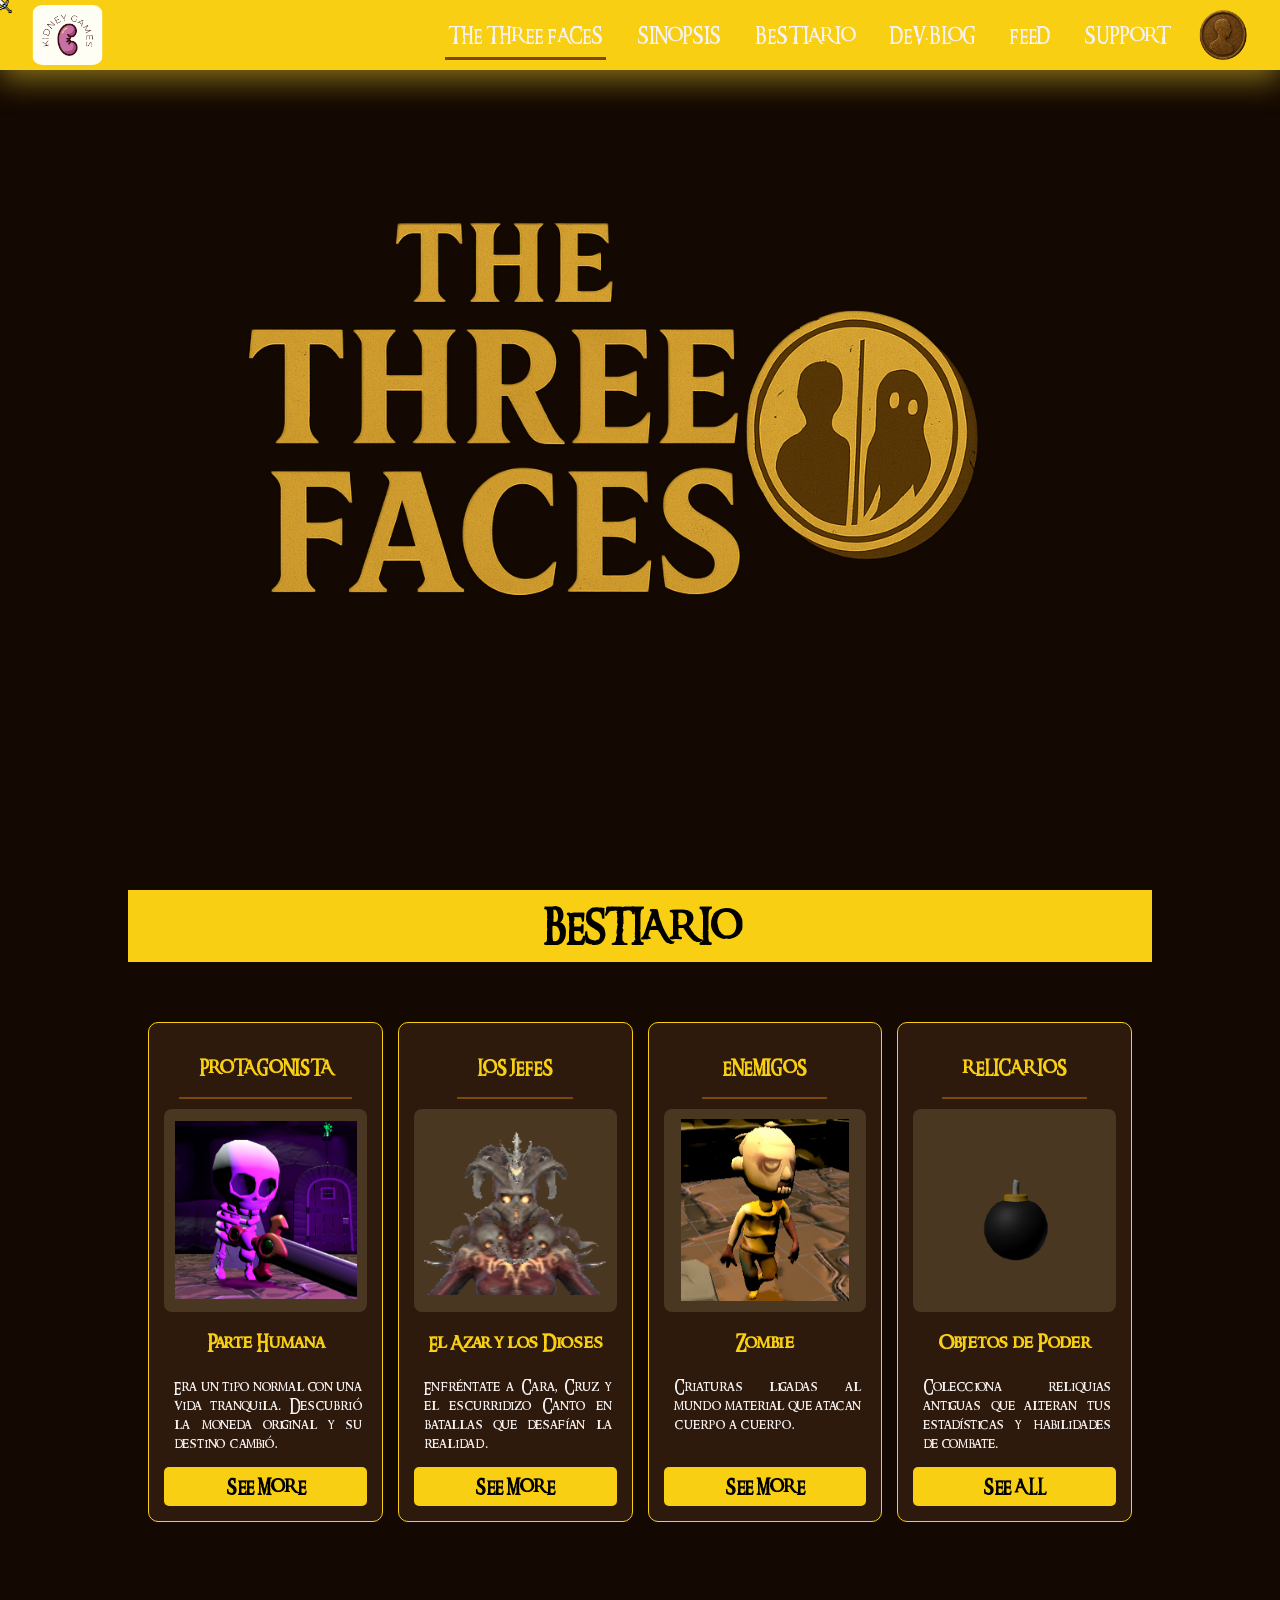
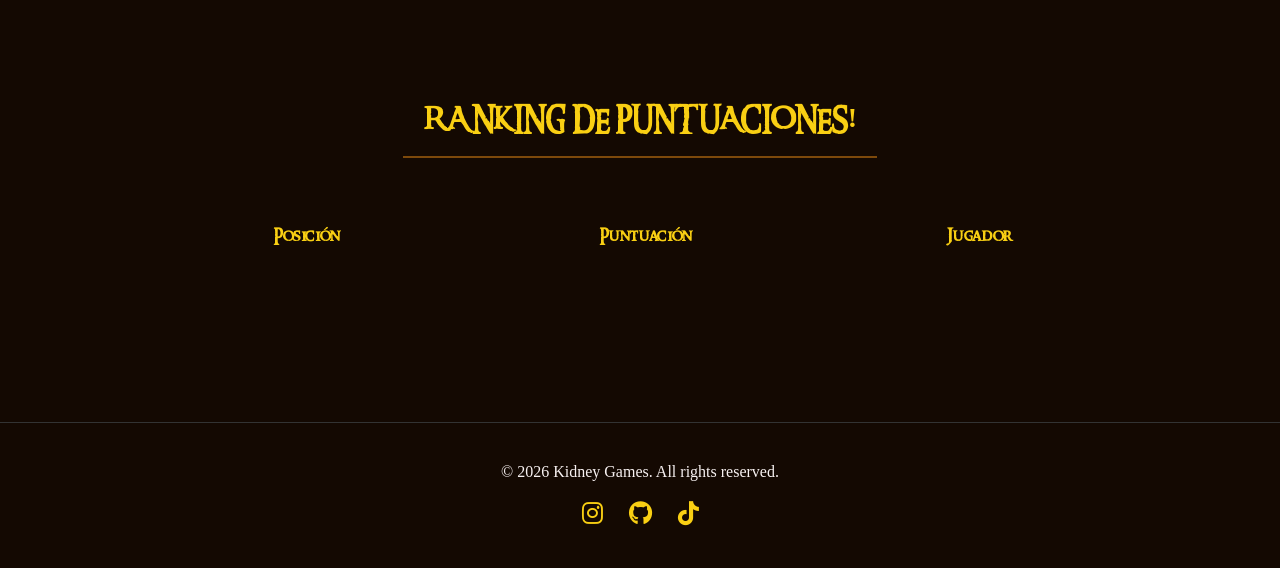
==== index.html @ 496ac3ee "Refactor [index]: modified code visual structure" ====
<!DOCTYPE html>
<html lang="es">

<head>
    <script>
        const theme = localStorage.getItem('theme');
        if (theme === 'dark') {
            document.documentElement.setAttribute('data-theme', 'dark')
        }
        //Prevent light flash transition
        document.documentElement.classList.add('no-transition');
        window.onload = () => {
            //Allow transition once everything is painted
            setTimeout(() => {
                document.documentElement.classList.remove('no-transition');
            }, 1);
        };
    </script>
    <meta charset="UTF-8">
    <meta name="description" content="">
    <meta name="author" content="">
    <meta name="viewport" content="width=device-width, initial-scale=1.0">
    <title>The Three Faces</title>
    <link rel="stylesheet" href="styles.css">
    <link rel="stylesheet" href="css/bestiarioHome.css">
    <link rel="stylesheet" href="css/feed.css">
    <link rel="stylesheet" href="https://cdnjs.cloudflare.com/ajax/libs/font-awesome/6.5.0/css/all.min.css">
    <link rel="icon" href="Resources-T3F-WEB\Images\Sprites\moneda_original_curz.png" type="image/png">
</head>

<body>
    <header>
        <nav class="navbar">
            <div class="navbar-container">
                <a href="index.html" class="navbar-logo">
                    <img src="Resources-T3F-WEB/Images/Sprites/logo-kidneygames-png.png" alt="Kidney Games">
                </a>
                <button class="navbar-toggle" id="mobile-menu">
                    <i class="fa fa-bars"></i>
                </button>

                <ul class="navbar-menu">

                    <li><a href="index.html" class="navbar-link">THE THREE FACES</a></li>
                    <li><a href="html/sinopsis.html" class="navbar-link">SINOPSIS</a></li>
                    <li><a href="html/bestiario.html" class="navbar-link">BESTIARIO</a></li>
                    <li><a href="html/devBlog.html" class="navbar-link">DEV.BLOG</a></li>
                    <li><a href="html/feed.html" class="navbar-link">FEED</a></li>
                    <li><a href="html/support.html" class="navbar-link">SUPPORT</a></li>
                    <!-- Dark-mode button -->
                    <li class="theme-toggle-item">
                        <button id="theme-toggle" aria-label="Toggle dark mode">
                            <div id="coin-wrapper">
                                <img src="Img/coins/moneda_cara.png" alt="Moneda humano" id="coin-img">
                            </div>
                        </button>
                    </li>
                </ul>
            </div>
        </nav>
    </header>
    <section class="cover-container">
        <section class="cover-title">
        </section>
    </section>

    <main>
        <section id="bestiario" class="content-section">
            <h2>BESTIARIO</h2>

            <div class="bestiary-grid-compact">
                <!-- 1. Main Character (Dynamic) -->
                <div class="character-card preview-card">
                    <h3 id="protagonist-title">PROTAGONISTA</h3>
                    <div class="image-placeholder">
                        <img id="protagonist-img" src="Img/Character/Esqueleto.png" alt="Protagonista">
                    </div>
                    <div class="card-info">
                        <h4 id="protagonist-form">Parte Humana</h4>
                        <p id="protagonist-desc">Era un tipo normal con una vida tranquila. Descubrió la moneda original y su destino cambió.</p>
                    </div>
                    <a href="html/bestiario.html" class="see-more-btn">SEE MORE</a>
                </div>

                <!-- 2. Bosses (Static) -->
                <div class="character-card preview-card">
                    <h3>LOS JEFES</h3>
                    <div class="image-placeholder">
                        <img src="Img/enemies/cara-boss-canto.png" alt="Jefes">
                    </div>
                    <div class="card-info">
                        <h4>El Azar y los Dioses</h4>
                        <p>Enfréntate a Cara, Cruz y el escurridizo Canto en batallas que desafían la realidad.</p>
                    </div>
                    <a href="html/bestiario.html" class="see-more-btn">SEE MORE</a>
                </div>

                <!-- 3. Enemies (Dynamic) -->
                <div class="character-card preview-card">
                    <h3 id="enemy-title">ENEMIGOS</h3>
                    <div class="image-placeholder">
                        <img id="enemy-img" src="Img/enemies/zombie-the3faces.png" alt="Enemigo">
                    </div>
                    <div class="card-info">
                        <h4 id="enemy-form">Zombie</h4>
                        <p id="enemy-desc">Criaturas ligadas al mundo material que atacan cuerpo a cuerpo.</p>
                    </div>
                    <a href="html/bestiario.html" class="see-more-btn">SEE MORE</a>
                </div>

                <!-- 4. Relics (Slideshow) -->
                <div class="character-card preview-card">
                    <h3>RELICARIOS</h3>
                    <div class="image-placeholder relic-bg">
                        <img id="relic-slide" src="Img/Items/bomb.png" alt="Relicario" class="relic-img-slide">
                    </div>
                    <div class="card-info">
                        <h4>Objetos de Poder</h4>
                        <p>Colecciona reliquias antiguas que alteran tus estadísticas y habilidades de combate.</p>
                    </div>
                    <a href="html/bestiario.html" class="see-more-btn">SEE ALL</a>
                </div>
            </div>
        </section>



        <section class="content-section">
            <h3>RANKING DE PUNTUACIONES!</h3>
            <table class="taulaRecords">
                <thead>
                    <tr>
                        <th>Posición</th>
                        <th>Puntuación</th>
                        <th>Jugador</th>
                    </tr>
                </thead>
                <tbody id="cuerpoRanking">
                    <!-- Los datos se inyectarán aquí con JavaScript -->
                </tbody>
            </table>
        </section>
    </main>

    <footer>
        <div class="footer-content">
            <span>&copy; 2026 Kidney Games. All rights reserved.</span>
            <div class="socialmedia-icons">
                <a href="https://www.instagram.com/thethreefacesvideogame?igsh=bjFubXdsaG00N2V0" target="_blank"
                    rel="noopener" class="fa-brands fa-instagram"></a>
                <a href="https://github.com/JFresnedaFuentespina/Testing-The-Three-Faces" target="_blank" rel="noopener"
                    class="fa-brands fa-github"></a>
                <a href="https://www.tiktok.com/@thethreefacesvideogame" target="_blank" rel="noopener"
                    class="fa-brands fa-tiktok"></a>
            </div>
        </div>
    </footer>
    <div id="custom-arrow" class="sword"></div>
    <script src="javaScript/script.js"></script>
    <script src="javaScript/feed.js"></script>
    <script src="javaScript/cursorArrow.js"></script>
    <script src="javaScript/bestiarioHome.js"></script>
</body>

</html>
---- styles.css ----
.no-transition * {
    transition: none !important;
}

@font-face {
    font-family: "Ringbearer"; 
    src: url("fonts/Ringbearer Medium V2.woff2") format("woff2");
}


/*Variable colors*/
:root {
    --color-gold: rgb(249, 207, 19);
    --shadow-color-gold: rgb(248, 210, 41, 0.5);
    --bg-color-brown: rgb(20, 9, 2);
    --text-color: rgb(248, 242, 242);
    --underline-color: rgb(125, 73, 11);
    --hover-background-color: rgb(212, 92, 0);
    --color-cocoa: rgb(45, 26, 12);
    --color-cocoa2: rgb(45, 26, 12, 0.5);
    --color-muted-bronze: rgb(74, 55, 33);
    --min-padding: 10px;
    /*Variable tamany fonts*/
    --lletres-navbar: 1.1rem;
    
    --coin-url: url("Img/coins/moneda_cara.png") ;
    
}

/* -- GHOST MODE COLORS -- */
[data-theme="dark"]{
    /*Main Highlights*/
    --color-gold: #00f2ff;
    --shadow-color-gold: rgba(0, 242, 255, 0.5);
    --coin-url: url("Img/coins/moneda_cruz.png");

    /*Backgrounds*/
    --bg-color-brown: #0d001a;
    --color-cocoa: #1a0033;
    --color-cocoa2: rgba(26, 0, 51, 0.7);
    --color-muted-bronze: #2b0054;

    /*Accents & Text*/
    --text-color: #e0faff;
    --underline-color: #b300ff;
    --hover-background-color: #00ffaa;
}

[data-theme="dark"] .navbar{
    background-color: #1a0033 !important;
    border-bottom: 2px solid var(--color-gold);
    box-shadow: 0 5px 20px var(--shadow-color-gold);
}

[data-theme="dark"] .navbar-menu li a{
    color: #e0faff;
}

/*Ghost coin glows in dark mode*/
[data-theme="dark"] #coin-img{
    filter:drop-shadow(0 0 8px var(--color-gold));
}

[data-theme="dark"] .cover-container {
    /* 160-180 degrees turns Gold into a bright Cyan */
    filter: hue-rotate(160deg) brightness(1.2) saturate(2.5);
    
    /* Subtle glow in the color of the ghost */
    filter: hue-rotate(160deg) brightness(1.2) saturate(2.5) drop-shadow(0 0 10px #00f2ff);
}

/*Prevents problems with the padding*/
*{ 
    margin:0;
    padding:0;
    box-sizing:border-box;
    list-style-type: none;

    /* Hide real arrow/cursor */
    cursor: none !important;
}

/* -- STYLE CUSTOM ARROW/CURSOR -- */
#custom-arrow {
    position: fixed;
    top: 0;
    left: 0;
    width: 32px;
    height: 32px;
    pointer-events: none;
    z-index: 9999;
    background-size: contain;
    background-repeat: no-repeat;
    transform: translate(-50%, -50%); /*Centers the image on the mouse point*/
}

/* Default-state: sword */
#custom-arrow.sword{
    background-image: url("Img/arrowCursor/cursor_espada.png");
}

/* Hover/Input state: doubleSword */
#custom-arrow.doubleSword {
    background-image: url("Img/arrowCursor/cursor_seleccion.png");
}

/* -- STYLE CUSTOM SCROLLBAR -- */
::-webkit-scrollbar{
    width: 24px;
}

::-webkit-scrollbar-track{
    background-color: var(--color-cocoa2);
    border-left: 1px solid var(--color-cocoa);
}

::-webkit-scrollbar-thumb{
    background-image: url("Img/scrollbar/sword_bar.png");
    background-size: contain;
    background-repeat: no-repeat;
    background-position: center;

    cursor: default !important;
}

::-webkit-scrollbar-thumb:hover{
    filter: brightness(1.2);
}



body {
    margin: 0;
    font-family:'Ringbearer', serif;
    background-color: var(--bg-color-brown);
    color: var(--text-color);
    overflow-x: hidden;
}


.body {
    min-height:100vh;
}

h2 {
    margin: 40px 0px 20px 0px;
    padding: 15px 0;
    text-align: center;
    font-size: 35px;
    background-color: var(--color-gold);
    color: #000;
    height: auto;
    width: 100%;
}

h3 {
    text-align: center;
    padding: 20px;
    color: var(--color-gold);
    font-size: 28px;
    border-bottom: 2px solid var(--underline-color);
    width: fit-content;
    margin: 0 auto 30px;
}

p {
    padding: var(--min-padding);
    text-align: justify;
}

/*Container for text over image*/
.container-text-over-board {
    position: relative;
    display: inline-block;
}
.text-top {
    position: absolute;
    top: 50%;
    left: 50%;
    transform: translate(-50%, -50%);
}

/* -- NAVBAR SECTION -- */
header{
    position: -webkit-sticky;
    position: sticky;
    top: 0;
    z-index: 1000;
}

.navbar{
    display: flex;
    align-items:center;
    justify-content: center;
    height:70px;
    width:100%;
    position: sticky; 
    top:0;
    box-shadow: 0 10px 30px var(--shadow-color-gold);
    color: var(--color-gold);
    background-color: var(--color-gold); 
    transition: opacity 0.5s ease;


}

.navbar-container{
    display:flex;
    justify-content:space-between;
    width:100%;
    padding: 0 2rem;
    max-width:1600px;
}

.navbar-logo{
    display: flex;
    align-items: center;
    font-size:large;
    color:white;
    text-decoration:none;
    cursor:pointer;
}

.navbar-logo img{
    max-height: 60px;
    border-radius: 10px;
}

.navbar-menu{
    display: flex;
    text-align:center;
    align-items: center;
    gap:1.5rem;
    list-style:none;
}

.navbar-menu li a {
    text-decoration:none;
    color:var(--text-color);
    font-size:var(--lletres-navbar);
    padding: 5px 3px 10px;
    border-radius: 10px;
    border: 2px solid transparent;
    transition: all 0.5s ease;
    white-space:nowrap;
    margin-top: 5px;
}

.navbar-container .navbar-menu li a:hover {
    color: var(--hover-background-color);
    border: 2px solid white;
}

.navbar-toggle{
    display: none; /*Per fer desaparexer ses barres en pantalla +760px*/
    background: transparent;
    padding:5px;
    border:none;
    cursor:pointer;
}

.navbar-link{
    position: relative;
    text-decoration: none;
    padding: 5px 0;
    color: var(--text-color);
    transition: color 0.3s ease;
}

/* Underline hidden by default*/
.navbar-link::after{
    content: '';
    position: absolute;
    width: 0;
    height: 3px;
    bottom: -5px;
    left: 0;
    background-color: var(--underline-color);
    transition: width 0.3s ease;
}

/* Activate state with JS */
.navbar-link.active::after{
    width: 100%;
}

/* -- COIN BUTTON -- */
.theme-toggle-item {
    display: flex;
    align-items: center;
    justify-content: center;
}

#theme-toggle{
    background: none;
    border: none;
    cursor: pointer;
    padding: 0;
}

#coin-img{
    content: var(--coin-url);
    width: 45px;
    height: 45px;
    transition: transform 0.3s ease;
}

#theme-toggle:hover #coin-img {
    transform: scale(1.1) rotate(15deg);
}

/* Animation for the coin button */
#coin-wrapper {
    width: 50px;
    height: 50px;
    transition: transform 0.6s cubic-bezier(0.4, 0, 0.2, 1);
    perspective: 1000px;
}

/* Class to trigger with JS */
.toss-animation {
     animation: coin-toss 0.6s ease-in-out;
}

@keyframes coin-toss {
    0% {
        transform: translateY(0) rotate(0deg);
    }
    50% {
        transform: translateY(-20) rotate(180deg);
    }
    100% {
        transform: translateY(0) rotate(360deg);
    }
}

#coin-img {
     width: 100%;
     height: 100%;
     display: block;
}



/*Background imatge*/

.cover-container {
    background-image:url("Img/threeFacesImg.png");

    background-size: cover;  /*Cover adapta img a dins es container*/
    background-position: center;
    display: grid;
    text-align: end;
    min-height: 80vh;
}

/* Basic structure of every section*/
.content-section{
    padding: 60px 10%;
    min-height: 400px;
}

/*.container-flex and .text-content used on dev-blog, main-developer too*/
.container-flex{
    display: flex;
    align-items: center;
    gap: 40px;
    flex-wrap: wrap;
}

.text-content{
    flex: 1;
    min-width: 300px;
}

/* Front page image of sinopsis */
.frontPage-img{
    width: 300px;
    height: auto;
}

/* -- DEV.BLOG SECTION -- */
.main-developer-container{
    background: var(--color-cocoa2);
    padding: 40px;
    border: 2px solid var(--color-gold);
    border-radius: 15px;
    margin-bottom: 60px;
}

.dev-photo-large{
    flex: 0 0 300px;
    display: flex;
    justify-content: center;
}

.main-dev-img{
    width: 280px;
    height: 280px;
    border: 4px solid var(--color-gold);
    border-radius: 50%;
    object-fit: cover;
    box-shadow: 0 0 20px var(--shadow-color-gold);
}

.dev-name{
    margin: 0 0 10px 0 !important;
    text-align: left !important;
    border-bottom: none !important;
    padding: 0 !important;
}

.role-tag{
    color: var(--color-gold);
    font-style: italic;
    display: block;
    margin-bottom: 15px;
    font-size: 0.9rem;
}

.dev-socials{
    padding: 10px;
    font-size: 2rem;
}

.dev-socials a{
    color: var(--text-color);
    margin-right: 20px;
    text-decoration: none;
    transition: color 0.3 ease;
}

.dev-socials a:hover{
    color: var(--color-gold);
}

/* Web team */
.team-title{
    margin-top: 40px;
}

.web-dev-grid{
    display: grid;
    grid-template-columns: repeat(auto-fit, minmax(300px, 1fr));
    gap: 30px;
    margin-top: 20px;
}

.web-dev-card{
    display: flex;
    flex-direction: column;
    min-height: 400px;
    background: var(--color-cocoa2);
    padding: 25px;
    border-left: 4px solid var(--color-gold);
    transition: transform 0.3 ease;
}

.web-dev-card:hover{
    transform: translateY(-5px);
    background: var(--color-muted-bronze);
}

.web-dev-name{
    flex-grow: 1;
}

.web-dev-card h4{
    font-size: 1.4rem !important;
    color: var(--color-gold) !important;
    margin-bottom: 5px !important;
}

.role-tag-small{
    font-size: 0.8rem;
    opacity: 0.8;
    display: block;
    margin-bottom: 10px;
}

.dev-socials-small{
    margin-top: auto;
    padding-top: 15px;
}

.dev-socials-small a{
    color: var(--color-gold);
    margin-right: 15px;
    font-size: 1.5rem;
    text-decoration: none;
}


/* -- FOOTER SECTION -- */
footer{
    font-family: 'Times New Roman', Times, serif;
    padding: 40px;
    text-align: center;
    background: var(--bg-color-brown);
    border-top: 1px solid #333;
}

.socialmedia-icons{
    margin-top: 20px;
    font-size: 1.5rem;
}

.socialmedia-icons a{
    color: var(--color-gold);
    margin: 0 10px;
    text-decoration: none;
}

/* -- RESPONSIVE -- */
@media (max-width: 880px){
    .navbar{
        backdrop-filter: none;
    }


    .navbar-container .navbar-menu{
        display:none;
        flex-direction:column;
        align-items: flex-start;
        gap: 1.7rem !important;
        position:absolute;
        height:100vh;
        width: 250px;
        top:0;
        right:0;
        padding: 5rem 1.5rem;
        background-color: transparent;
        backdrop-filter: blur(10px);
        color: var(--bg-color-gold);
    }

    .cover-container{
        min-width: 75vh;
    }

    .navbar-container .navbar-menu.active{
        display: flex;
    }

    .navbar-toggle{
        display:block;
        z-index:999;
    }

    .navbar-toggle.active .bar:nth-child(2) {
        opacity: 0; /*bar middle invisible*/
    }
    .navbar-toggle.active .bar:nth-child(1) {
        transform: translateY(8px) rotate(45deg);
    }
    .navbar-toggle.active .bar:nth-child(3) {
        transform: translateY(-8px) rotate(-45deg);
    }

    .navbar-toggle .fa-bars {
        font-size: 1.5rem; 
        height:auto;  
        width:auto; 
        color: var(--text-color);
    }

    .theme-toggle-item{
        order: -1;
        margin-bottom: 20px;
        width: 100%;
    }

}

@media (max-width: 780px){
    .navbar{
        backdrop-filter: none;
    }

    .navbar-container .navbar-menu{
        display:none;
        flex-direction:column;
        align-items: flex-start;
        gap: 1.7rem !important;
        position:absolute;
        height:100vh;
        width: 250px;
        top:0;
        right:0;
        padding: 5rem 1.5rem;
        background-color: transparent;
        backdrop-filter: blur(10px);
        color: var(--color-gold);
    }

    .cover-container{
        min-width: 75vh;
    }

    .navbar-container .navbar-menu.active{
        display: flex;
    }

    .navbar-toggle{
        display:block;
        z-index:999;
    }

    .navbar-toggle.active .bar:nth-child(2) {
        opacity: 0; /*bar middle invisible*/
    }
    .navbar-toggle.active .bar:nth-child(1) {
        transform: translateY(8px) rotate(45deg);
    }
    .navbar-toggle.active .bar:nth-child(3) {
        transform: translateY(-8px) rotate(-45deg);
    }

    .navbar-toggle .fa-bars {
        font-size: 1.5rem; 
        height:auto;  
        width:auto; 
        color: var(--text-color);
    }

    .theme-toggle-item{
        order: -1;
        margin-bottom: 20px;
        width: 100%;
    }
}
---- css/bestiarioHome.css ----
/* -- Single Row Layout (4 Columns) -- */
.bestiary-grid-compact {
    display: grid;
    grid-template-columns: repeat(4, 1fr); 
    gap: 15px;
    padding: 40px 2%;
    max-width: 1400px;
    margin: 0 auto;
    grid-auto-rows: 1fr;
}

.preview-card {
    display: flex;
    flex-direction: column;
    min-width: 0;
    height: 100%;
    padding: 15px;
    background: var(--color-cocoa);
    border: 1px solid var(--color-gold);
    border-radius: 10px;
    box-sizing: border-box;
}

/* Titles don't wrap and break the height */
.preview-card h3{
    font-size: 1rem;
    white-space: nowrap;
    overflow: hidden;
    text-overflow: ellipsis;
    margin-bottom: 10px;
}

.image-placeholder {
    width: 100%;
    aspect-ratio: 1 / 1; 
    background: var(--color-muted-bronze);
    display: flex;
    align-items: center;
    justify-content: center;
    overflow: hidden;
    border-radius: 8px;
    margin-bottom: 10px;
}

.image-placeholder img {
    width: 90%;
    height: 90%;
    object-fit: contain;
    transition: opacity 0.8s ease-in-out;
}

.card-info {
    flex-grow: 1;
    display: flex;
    flex-direction: column;
    justify-content: flex-start;
    text-align: center;
    margin-top: 10px;
    height: 120px;
}

.card-info h4 {
    color: var(--color-gold);
    margin-bottom: 10px;
    font-size: 1.1rem;
}

.card-info p {
    font-size: 0.9rem;
    line-height: 1.3;
}

#protagonist-desc, #enemy-desc, .card-info p {
    font-size: 0.85rem;
    line-height: 1.4;
    display: block;
    overflow-y: auto;
    overflow-x: hidden;
    padding-right: 5px;
    height: 80px;
    margin-top: 5px;
}

/* -- Custom Themed Scrollbar for card's description -- */
#protagonist-desc::-webkit-scrollbar, 
#enemy-desc::-webkit-scrollbar, 
.card-info p::-webkit-scrollbar {
    width: 6px;
}

#protagonist-desc::-webkit-scrollbar-track, 
#enemy-desc::-webkit-scrollbar-track, 
.card-info p::-webkit-scrollbar-track {
    background: rgba(0, 0, 0, 0.2);
    border-radius: 10px;
}

#protagonist-desc::-webkit-scrollbar-thumb, 
#enemy-desc::-webkit-scrollbar-thumb, 
.card-info p::-webkit-scrollbar-thumb {
    background: var(--color-gold);
    border-radius: 10px;
}

#protagonist-desc, #enemy-desc, .card-info p {
    scrollbar-width: thin;
    scrollbar-color: var(--color-gold) rgba(0, 0, 0, 0.2);
}

/* See More button */
.see-more-btn {
    display: block;
    text-align: center;
    margin-top: 15px;
    padding: 8px;
    background-color: var(--color-gold);
    color: #000;
    text-decoration: none;
    font-weight: bold;
    border-radius: 5px;
    transition: all 0.3s ease;
    border: 2px solid transparent;
}

.see-more-btn:hover {
    background-color: transparent;
    color: var(--color-gold);
    border: 2px solid var(--color-gold);
}

.fade-out {
    opacity: 0 !important;
}

/* Responsive */
@media (max-width: 1100px) {
    .bestiary-grid-compact {
        grid-template-columns: repeat(2, 1fr);
    }
}

@media (max-width: 600px) {
    .bestiary-grid-compact {
        grid-template-columns: 1fr;
    }
}
---- css/feed.css ----
th,td {
    padding: 5px;
    padding-bottom: 20px;
    color:var(--color-gold);
}

.content-section{
  display: flex;
  flex-direction: column;
}

.taulaRecords{
  margin: 2em;
}

.comentarioContainer{
  max-width: 500px;
  margin: 20px auto;
  padding: 20px;
  border-radius: 8px;
  box-shadow: 0 4px 6px 6px var(--shadow-color-gold);
  background-color: var(--color-cocoa2);
}

#commentForm{
  display: flex;
  flex-direction: column;
  gap: 15px;
}

.input-group {
  display: flex;
  flex-direction: column;
  gap: 5px;
}

label{
  font-weight: 600;
  font-size: 0.9rem;
  color: var(--color-gold);
}

input[type="text"], textarea {
  width: 100%;
  padding: 10px;
  border: 1px solid var(--color-gold);
  border-radius: 4px;
  box-sizing: border-box;
  font-size: 1rem;
  transition: border-color 0.3 ease;
}

input[type="text"]:focus, textarea:focus{
  outline: none;
  border-color: var(--color-gold);
  box-shadow: 0 0 0 2px var(--shadow-color-gold);
}

.submitButton{
  background-color: var(--color-gold);
  color: var(--underline-color);
  padding: 12px;
  border: none;
  border-radius: 4px;
  font-weight: bold;
  cursor: pointer;
  transition: background-color 0.3s ease;
}

.submitButton:hover {
  background-color: var(--underline-color);
  color: var(--text-color);
}

.submitButton:active{
  transform: scale(0.98);
}
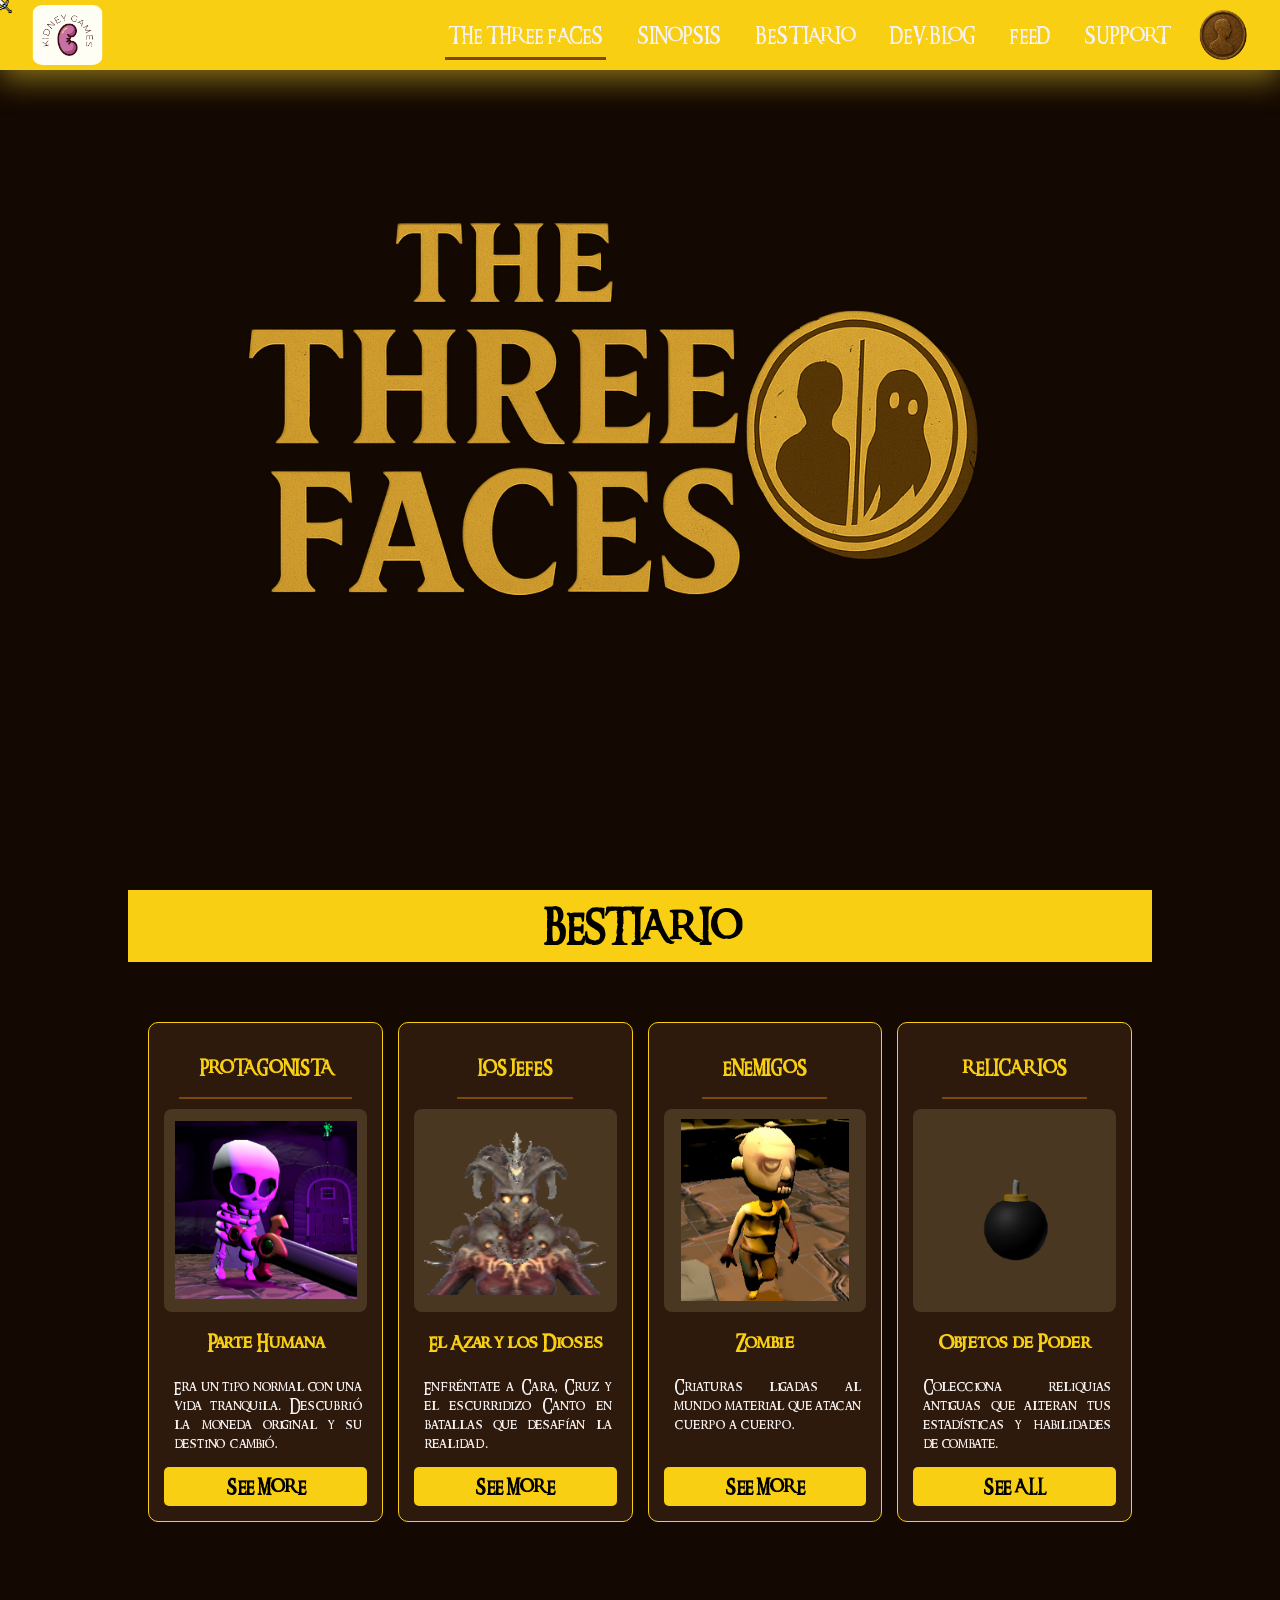
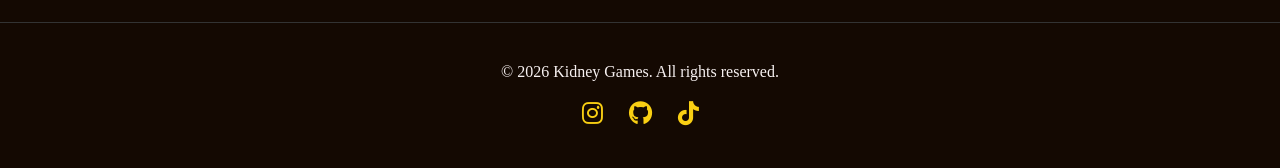
==== commit b6362650: "Fix [index]: fixed links to bestiario section" ====
--- a/index.html
+++ b/index.html
@@ -4,14 +4,14 @@
 <head>
     <script>
         const theme = localStorage.getItem('theme');
-        if (theme === 'dark') {
+        if(theme === 'dark'){
             document.documentElement.setAttribute('data-theme', 'dark')
         }
         //Prevent light flash transition
         document.documentElement.classList.add('no-transition');
         window.onload = () => {
             //Allow transition once everything is painted
-            setTimeout(() => {
+            setTimeout(() =>{
                 document.documentElement.classList.remove('no-transition');
             }, 1);
         };
@@ -23,9 +23,8 @@
     <title>The Three Faces</title>
     <link rel="stylesheet" href="styles.css">
     <link rel="stylesheet" href="css/bestiarioHome.css">
-    <link rel="stylesheet" href="css/feed.css">
     <link rel="stylesheet" href="https://cdnjs.cloudflare.com/ajax/libs/font-awesome/6.5.0/css/all.min.css">
-    <link rel="icon" href="Resources-T3F-WEB\Images\Sprites\moneda_original_curz.png" type="image/png">
+    <link rel="icon" href="Resources-T3F-WEB\Images\Sprites\moneda_original_curz.png"  type="image/png">
 </head>
 
 <body>
@@ -48,17 +47,17 @@
                     <li><a href="html/feed.html" class="navbar-link">FEED</a></li>
                     <li><a href="html/support.html" class="navbar-link">SUPPORT</a></li>
                     <!-- Dark-mode button -->
-                    <li class="theme-toggle-item">
+                     <li class="theme-toggle-item">
                         <button id="theme-toggle" aria-label="Toggle dark mode">
                             <div id="coin-wrapper">
                                 <img src="Img/coins/moneda_cara.png" alt="Moneda humano" id="coin-img">
-                            </div>
+                            </div> 
                         </button>
-                    </li>
+                     </li>
                 </ul>
             </div>
         </nav>
-    </header>
+    </header>      
     <section class="cover-container">
         <section class="cover-title">
         </section>
@@ -66,98 +65,77 @@
 
     <main>
         <section id="bestiario" class="content-section">
-            <h2>BESTIARIO</h2>
+    <h2>BESTIARIO</h2>
 
-            <div class="bestiary-grid-compact">
-                <!-- 1. Main Character (Dynamic) -->
-                <div class="character-card preview-card">
-                    <h3 id="protagonist-title">PROTAGONISTA</h3>
-                    <div class="image-placeholder">
-                        <img id="protagonist-img" src="Img/Character/Esqueleto.png" alt="Protagonista">
-                    </div>
-                    <div class="card-info">
-                        <h4 id="protagonist-form">Parte Humana</h4>
-                        <p id="protagonist-desc">Era un tipo normal con una vida tranquila. Descubrió la moneda original y su destino cambió.</p>
-                    </div>
-                    <a href="html/bestiario.html" class="see-more-btn">SEE MORE</a>
-                </div>
+    <div class="bestiary-grid-compact">
+        <!-- 1. Main Character (Dynamic) -->
+        <div class="character-card preview-card">
+            <h3 id="protagonist-title">PROTAGONISTA</h3>
+            <div class="image-placeholder">
+                <img id="protagonist-img" src="Img/Character/Esqueleto.png" alt="Protagonista">
+            </div>
+            <div class="card-info">
+                <h4 id="protagonist-form">Parte Humana</h4>
+                <p id="protagonist-desc">Era un tipo normal con una vida tranquila. Descubrió la moneda original y su destino cambió.</p>
+            </div>
+            <a href="html/bestiario.html#mainCharacter" class="see-more-btn">SEE MORE</a>
+        </div>
 
-                <!-- 2. Bosses (Static) -->
-                <div class="character-card preview-card">
-                    <h3>LOS JEFES</h3>
-                    <div class="image-placeholder">
-                        <img src="Img/enemies/cara-boss-canto.png" alt="Jefes">
-                    </div>
-                    <div class="card-info">
-                        <h4>El Azar y los Dioses</h4>
-                        <p>Enfréntate a Cara, Cruz y el escurridizo Canto en batallas que desafían la realidad.</p>
-                    </div>
-                    <a href="html/bestiario.html" class="see-more-btn">SEE MORE</a>
-                </div>
+        <!-- 2. Bosses (Static) -->
+        <div class="character-card preview-card">
+            <h3>LOS JEFES</h3>
+            <div class="image-placeholder">
+                <img src="Img/enemies/cara-boss-canto.png" alt="Jefes">
+            </div>
+            <div class="card-info">
+                <h4>El Azar y los Dioses</h4>
+                <p>Enfréntate a Cara, Cruz y el escurridizo Canto en batallas que desafían la realidad.</p>
+            </div>
+            <a href="html/bestiario.html#bosses" class="see-more-btn">SEE MORE</a>
+        </div>
 
-                <!-- 3. Enemies (Dynamic) -->
-                <div class="character-card preview-card">
-                    <h3 id="enemy-title">ENEMIGOS</h3>
-                    <div class="image-placeholder">
-                        <img id="enemy-img" src="Img/enemies/zombie-the3faces.png" alt="Enemigo">
-                    </div>
-                    <div class="card-info">
-                        <h4 id="enemy-form">Zombie</h4>
-                        <p id="enemy-desc">Criaturas ligadas al mundo material que atacan cuerpo a cuerpo.</p>
-                    </div>
-                    <a href="html/bestiario.html" class="see-more-btn">SEE MORE</a>
-                </div>
+        <!-- 3. Enemies (Dynamic) -->
+        <div class="character-card preview-card">
+            <h3 id="enemy-title">ENEMIGOS</h3>
+            <div class="image-placeholder">
+                <img id="enemy-img" src="Img/enemies/zombie-the3faces.png" alt="Enemigo">
+            </div>
+            <div class="card-info">
+                <h4 id="enemy-form">Zombie</h4>
+                <p id="enemy-desc">Criaturas ligadas al mundo material que atacan cuerpo a cuerpo.</p>
+            </div>
+            <a href="html/bestiario.html#commonEnemies" class="see-more-btn">SEE MORE</a>
+        </div>
 
-                <!-- 4. Relics (Slideshow) -->
-                <div class="character-card preview-card">
-                    <h3>RELICARIOS</h3>
-                    <div class="image-placeholder relic-bg">
-                        <img id="relic-slide" src="Img/Items/bomb.png" alt="Relicario" class="relic-img-slide">
-                    </div>
-                    <div class="card-info">
-                        <h4>Objetos de Poder</h4>
-                        <p>Colecciona reliquias antiguas que alteran tus estadísticas y habilidades de combate.</p>
-                    </div>
-                    <a href="html/bestiario.html" class="see-more-btn">SEE ALL</a>
-                </div>
+        <!-- 4. Relics (Slideshow) -->
+        <div class="character-card preview-card">
+            <h3>RELICARIOS</h3>
+            <div class="image-placeholder relic-bg">
+                <img id="relic-slide" src="Img/Items/bomb.png" alt="Relicario" class="relic-img-slide">
             </div>
-        </section>
-
-
-
-        <section class="content-section">
-            <h3>RANKING DE PUNTUACIONES!</h3>
-            <table class="taulaRecords">
-                <thead>
-                    <tr>
-                        <th>Posición</th>
-                        <th>Puntuación</th>
-                        <th>Jugador</th>
-                    </tr>
-                </thead>
-                <tbody id="cuerpoRanking">
-                    <!-- Los datos se inyectarán aquí con JavaScript -->
-                </tbody>
-            </table>
-        </section>
+            <div class="card-info">
+                <h4>Objetos de Poder</h4>
+                <p>Colecciona reliquias antiguas que alteran tus estadísticas y habilidades de combate.</p>
+            </div>
+            <a href="html/bestiario.html#relics" class="see-more-btn">SEE ALL</a>
+        </div>
+    </div>
+</section>
     </main>
 
     <footer>
         <div class="footer-content">
             <span>&copy; 2026 Kidney Games. All rights reserved.</span>
             <div class="socialmedia-icons">
-                <a href="https://www.instagram.com/thethreefacesvideogame?igsh=bjFubXdsaG00N2V0" target="_blank"
-                    rel="noopener" class="fa-brands fa-instagram"></a>
-                <a href="https://github.com/JFresnedaFuentespina/Testing-The-Three-Faces" target="_blank" rel="noopener"
-                    class="fa-brands fa-github"></a>
-                <a href="https://www.tiktok.com/@thethreefacesvideogame" target="_blank" rel="noopener"
-                    class="fa-brands fa-tiktok"></a>
+                <a href="https://www.instagram.com/thethreefacesvideogame?igsh=bjFubXdsaG00N2V0" target="_blank" rel="noopener" class="fa-brands fa-instagram"></a>
+                <a href="https://github.com/JFresnedaFuentespina/Testing-The-Three-Faces" target="_blank" rel="noopener" class="fa-brands fa-github"></a>
+                <a href="https://www.tiktok.com/@thethreefacesvideogame" target="_blank" rel="noopener" class="fa-brands fa-tiktok"></a>
             </div>
         </div>
     </footer>
+
     <div id="custom-arrow" class="sword"></div>
     <script src="javaScript/script.js"></script>
-    <script src="javaScript/feed.js"></script>
     <script src="javaScript/cursorArrow.js"></script>
     <script src="javaScript/bestiarioHome.js"></script>
 </body>
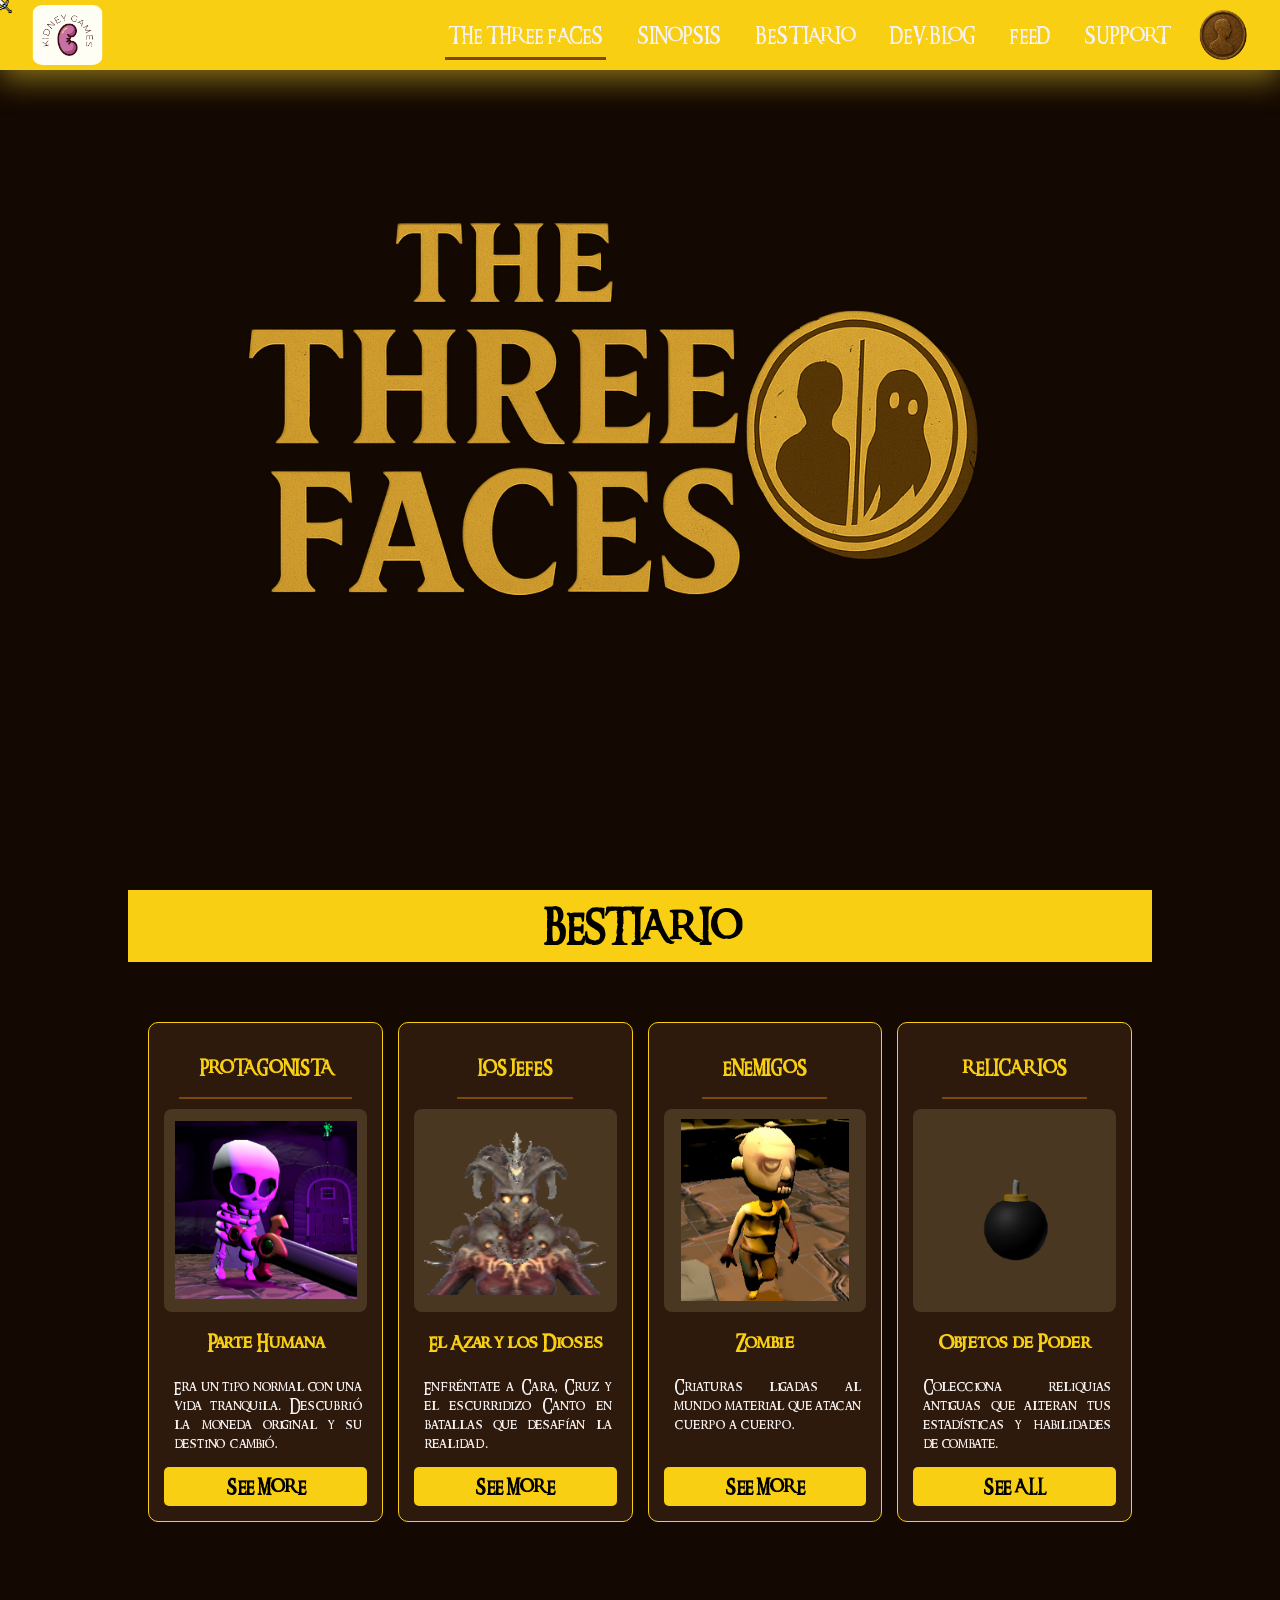
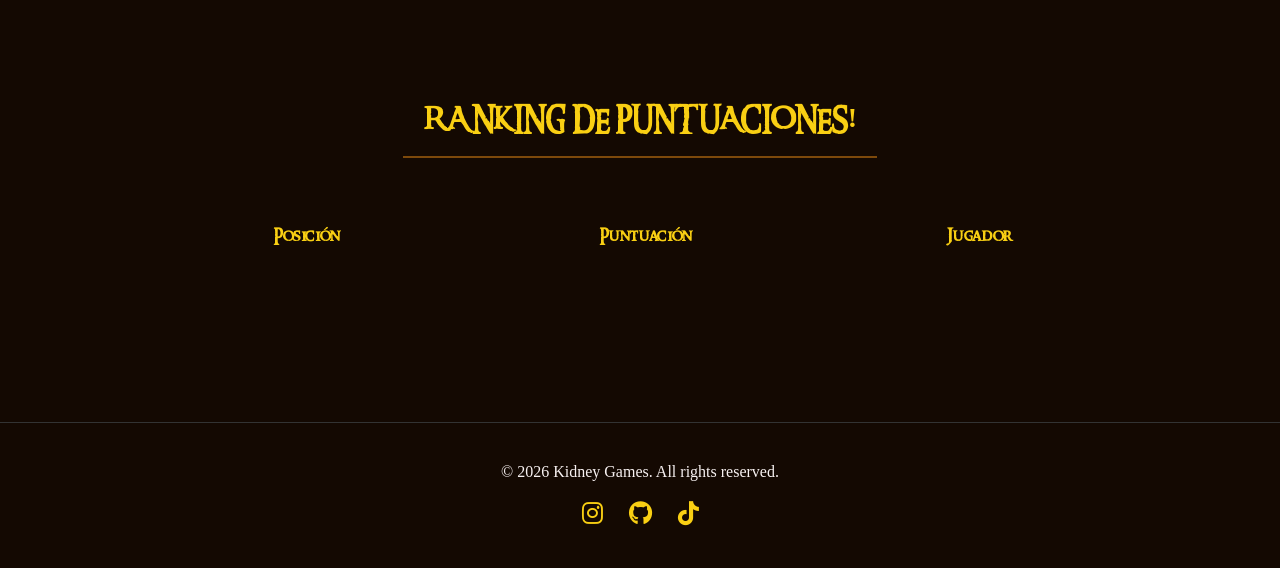
==== commit 487c9269: "Fix [index]: adding ranking previously deleted" ====
--- a/index.html
+++ b/index.html
@@ -4,14 +4,14 @@
 <head>
     <script>
         const theme = localStorage.getItem('theme');
-        if(theme === 'dark'){
+        if (theme === 'dark') {
             document.documentElement.setAttribute('data-theme', 'dark')
         }
         //Prevent light flash transition
         document.documentElement.classList.add('no-transition');
         window.onload = () => {
             //Allow transition once everything is painted
-            setTimeout(() =>{
+            setTimeout(() => {
                 document.documentElement.classList.remove('no-transition');
             }, 1);
         };
@@ -23,8 +23,9 @@
     <title>The Three Faces</title>
     <link rel="stylesheet" href="styles.css">
     <link rel="stylesheet" href="css/bestiarioHome.css">
+    <link rel="stylesheet" href="css/feed.css">
     <link rel="stylesheet" href="https://cdnjs.cloudflare.com/ajax/libs/font-awesome/6.5.0/css/all.min.css">
-    <link rel="icon" href="Resources-T3F-WEB\Images\Sprites\moneda_original_curz.png"  type="image/png">
+    <link rel="icon" href="Resources-T3F-WEB\Images\Sprites\moneda_original_curz.png" type="image/png">
 </head>
 
 <body>
@@ -47,17 +48,17 @@
                     <li><a href="html/feed.html" class="navbar-link">FEED</a></li>
                     <li><a href="html/support.html" class="navbar-link">SUPPORT</a></li>
                     <!-- Dark-mode button -->
-                     <li class="theme-toggle-item">
+                    <li class="theme-toggle-item">
                         <button id="theme-toggle" aria-label="Toggle dark mode">
                             <div id="coin-wrapper">
                                 <img src="Img/coins/moneda_cara.png" alt="Moneda humano" id="coin-img">
-                            </div> 
+                            </div>
                         </button>
-                     </li>
+                    </li>
                 </ul>
             </div>
         </nav>
-    </header>      
+    </header>
     <section class="cover-container">
         <section class="cover-title">
         </section>
@@ -65,7 +66,7 @@
 
     <main>
         <section id="bestiario" class="content-section">
-    <h2>BESTIARIO</h2>
+            <h2>BESTIARIO</h2>
 
     <div class="bestiary-grid-compact">
         <!-- 1. Main Character (Dynamic) -->
@@ -123,19 +124,38 @@
 </section>
     </main>
 
+    <section class="content-section">
+        <h3>RANKING DE PUNTUACIONES!</h3>
+        <table class="taulaRecords">
+            <thead>
+                <tr>
+                    <th>Posición</th>
+                    <th>Puntuación</th>
+                    <th>Jugador</th>
+                </tr>
+            </thead>
+            <tbody id="cuerpoRanking">
+                <!-- Los datos se inyectarán aquí con JavaScript -->
+            </tbody>
+        </table>
+    </section>
+
     <footer>
         <div class="footer-content">
             <span>&copy; 2026 Kidney Games. All rights reserved.</span>
             <div class="socialmedia-icons">
-                <a href="https://www.instagram.com/thethreefacesvideogame?igsh=bjFubXdsaG00N2V0" target="_blank" rel="noopener" class="fa-brands fa-instagram"></a>
-                <a href="https://github.com/JFresnedaFuentespina/Testing-The-Three-Faces" target="_blank" rel="noopener" class="fa-brands fa-github"></a>
-                <a href="https://www.tiktok.com/@thethreefacesvideogame" target="_blank" rel="noopener" class="fa-brands fa-tiktok"></a>
+                <a href="https://www.instagram.com/thethreefacesvideogame?igsh=bjFubXdsaG00N2V0" target="_blank"
+                    rel="noopener" class="fa-brands fa-instagram"></a>
+                <a href="https://github.com/JFresnedaFuentespina/Testing-The-Three-Faces" target="_blank" rel="noopener"
+                    class="fa-brands fa-github"></a>
+                <a href="https://www.tiktok.com/@thethreefacesvideogame" target="_blank" rel="noopener"
+                    class="fa-brands fa-tiktok"></a>
             </div>
         </div>
     </footer>
-
     <div id="custom-arrow" class="sword"></div>
     <script src="javaScript/script.js"></script>
+    <script src="javaScript/feed.js"></script>
     <script src="javaScript/cursorArrow.js"></script>
     <script src="javaScript/bestiarioHome.js"></script>
 </body>
--- a/css/feed.css
+++ b/css/feed.css
@@ -0,0 +1,79 @@
+th,td {
+    padding: 5px;
+    padding-bottom: 20px;
+    color:var(--color-gold);
+}
+
+.content-section{
+  display: flex;
+  flex-direction: column;
+}
+
+.taulaRecords{
+  margin: 2em;
+}
+
+.comentarioContainer{
+  max-width: 500px;
+  margin: 20px auto;
+  padding: 20px;
+  border-radius: 8px;
+  box-shadow: 0 4px 6px 6px var(--shadow-color-gold);
+  background-color: var(--color-cocoa2);
+}
+
+#commentForm{
+  display: flex;
+  flex-direction: column;
+  gap: 15px;
+}
+
+.input-group {
+  display: flex;
+  flex-direction: column;
+  gap: 5px;
+}
+
+label{
+  font-weight: 600;
+  font-size: 0.9rem;
+  color: var(--color-gold);
+}
+
+input[type="text"], textarea {
+  width: 100%;
+  padding: 10px;
+  border: 1px solid var(--color-gold);
+  border-radius: 4px;
+  box-sizing: border-box;
+  font-size: 1rem;
+  transition: border-color 0.3 ease;
+}
+
+input[type="text"]:focus, textarea:focus{
+  outline: none;
+  border-color: var(--color-gold);
+  box-shadow: 0 0 0 2px var(--shadow-color-gold);
+}
+
+.submitButton{
+  background-color: var(--color-gold);
+  color: var(--underline-color);
+  padding: 12px;
+  border: none;
+  border-radius: 4px;
+  font-weight: bold;
+  cursor: pointer;
+  transition: background-color 0.3s ease;
+}
+
+.submitButton:hover {
+  background-color: var(--underline-color);
+  color: var(--text-color);
+}
+
+.submitButton:active{
+  transform: scale(0.98);
+}
+
+
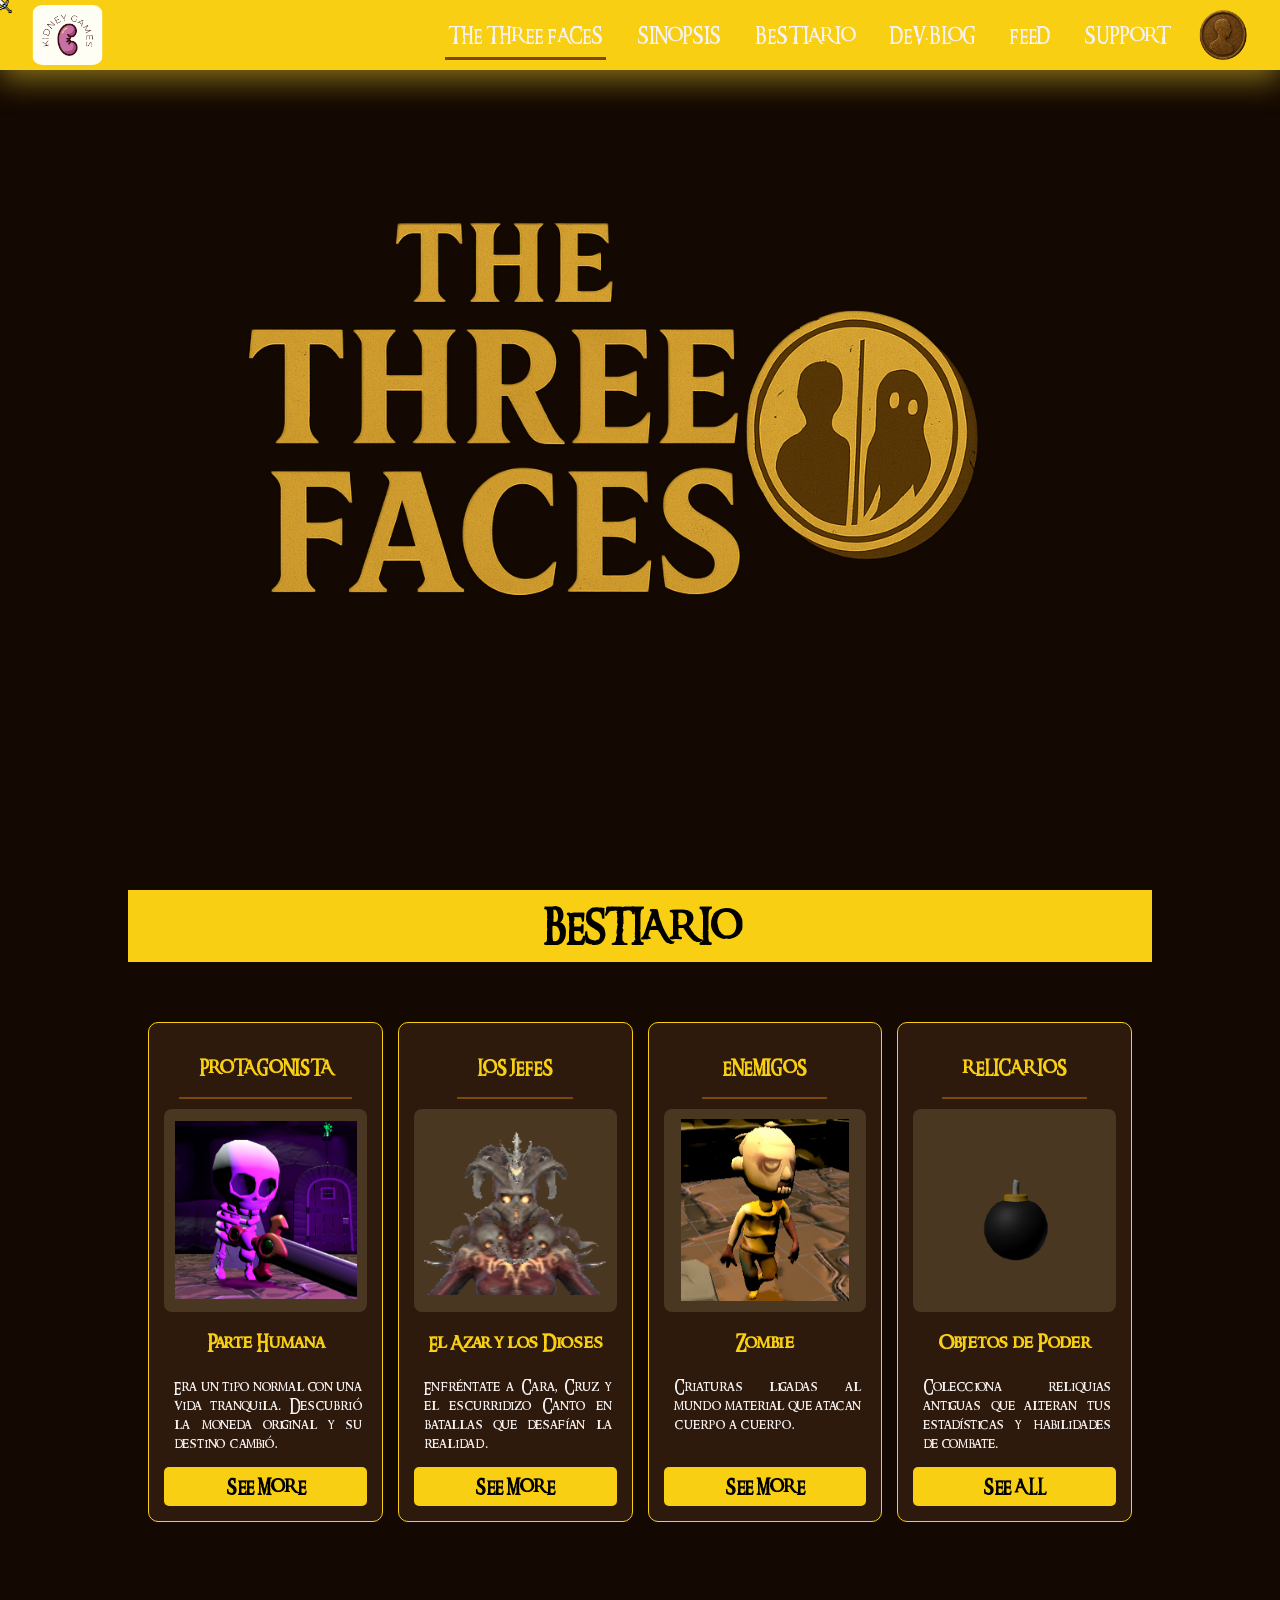
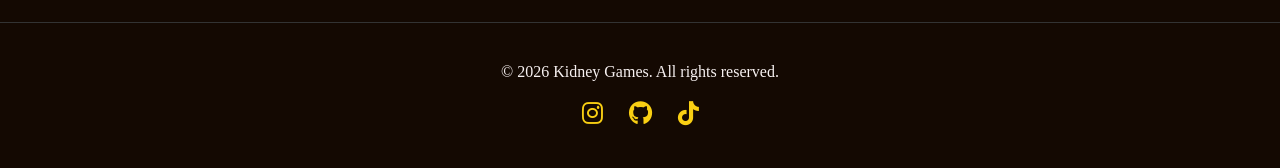
==== commit fde31370: "Refactor [index]: adjusting code for better visibility" ====
--- a/index.html
+++ b/index.html
@@ -4,14 +4,14 @@
 <head>
     <script>
         const theme = localStorage.getItem('theme');
-        if (theme === 'dark') {
+        if(theme === 'dark'){
             document.documentElement.setAttribute('data-theme', 'dark')
         }
         //Prevent light flash transition
         document.documentElement.classList.add('no-transition');
         window.onload = () => {
             //Allow transition once everything is painted
-            setTimeout(() => {
+            setTimeout(() =>{
                 document.documentElement.classList.remove('no-transition');
             }, 1);
         };
@@ -23,9 +23,8 @@
     <title>The Three Faces</title>
     <link rel="stylesheet" href="styles.css">
     <link rel="stylesheet" href="css/bestiarioHome.css">
-    <link rel="stylesheet" href="css/feed.css">
     <link rel="stylesheet" href="https://cdnjs.cloudflare.com/ajax/libs/font-awesome/6.5.0/css/all.min.css">
-    <link rel="icon" href="Resources-T3F-WEB\Images\Sprites\moneda_original_curz.png" type="image/png">
+    <link rel="icon" href="Resources-T3F-WEB\Images\Sprites\moneda_original_curz.png"  type="image/png">
 </head>
 
 <body>
@@ -48,17 +47,17 @@
                     <li><a href="html/feed.html" class="navbar-link">FEED</a></li>
                     <li><a href="html/support.html" class="navbar-link">SUPPORT</a></li>
                     <!-- Dark-mode button -->
-                    <li class="theme-toggle-item">
+                     <li class="theme-toggle-item">
                         <button id="theme-toggle" aria-label="Toggle dark mode">
                             <div id="coin-wrapper">
                                 <img src="Img/coins/moneda_cara.png" alt="Moneda humano" id="coin-img">
-                            </div>
+                            </div> 
                         </button>
-                    </li>
+                     </li>
                 </ul>
             </div>
         </nav>
-    </header>
+    </header>      
     <section class="cover-container">
         <section class="cover-title">
         </section>
@@ -68,94 +67,75 @@
         <section id="bestiario" class="content-section">
             <h2>BESTIARIO</h2>
 
-    <div class="bestiary-grid-compact">
-        <!-- 1. Main Character (Dynamic) -->
-        <div class="character-card preview-card">
-            <h3 id="protagonist-title">PROTAGONISTA</h3>
-            <div class="image-placeholder">
-                <img id="protagonist-img" src="Img/Character/Esqueleto.png" alt="Protagonista">
+            <div class="bestiary-grid-compact">
+                <!-- 1. Main Character (Dynamic) -->
+                <div class="character-card preview-card">
+                    <h3 id="protagonist-title">PROTAGONISTA</h3>
+                    <div class="image-placeholder">
+                        <img id="protagonist-img" src="Img/Character/Esqueleto.png" alt="Protagonista">
+                    </div>
+                    <div class="card-info">
+                        <h4 id="protagonist-form">Parte Humana</h4>
+                        <p id="protagonist-desc">Era un tipo normal con una vida tranquila. Descubrió la moneda original y su destino cambió.</p>
+                    </div>
+                    <a href="html/bestiario.html#mainCharacter" class="see-more-btn">SEE MORE</a>
+                </div>
+
+                <!-- 2. Bosses (Static) -->
+                <div class="character-card preview-card">
+                    <h3>LOS JEFES</h3>
+                    <div class="image-placeholder">
+                        <img src="Img/enemies/cara-boss-canto.png" alt="Jefes">
+                    </div>
+                    <div class="card-info">
+                        <h4>El Azar y los Dioses</h4>
+                        <p>Enfréntate a Cara, Cruz y el escurridizo Canto en batallas que desafían la realidad.</p>
+                    </div>
+                    <a href="html/bestiario.html#bosses" class="see-more-btn">SEE MORE</a>
+                </div>
+
+                <!-- 3. Enemies (Dynamic) -->
+                <div class="character-card preview-card">
+                    <h3 id="enemy-title">ENEMIGOS</h3>
+                    <div class="image-placeholder">
+                        <img id="enemy-img" src="Img/enemies/zombie-the3faces.png" alt="Enemigo">
+                    </div>
+                    <div class="card-info">
+                        <h4 id="enemy-form">Zombie</h4>
+                        <p id="enemy-desc">Criaturas ligadas al mundo material que atacan cuerpo a cuerpo.</p>
+                    </div>
+                    <a href="html/bestiario.html#commonEnemies" class="see-more-btn">SEE MORE</a>
+                </div>
+
+                <!-- 4. Relics (Slideshow) -->
+                <div class="character-card preview-card">
+                    <h3>RELICARIOS</h3>
+                    <div class="image-placeholder relic-bg">
+                        <img id="relic-slide" src="Img/Items/bomb.png" alt="Relicario" class="relic-img-slide">
+                    </div>
+                    <div class="card-info">
+                        <h4>Objetos de Poder</h4>
+                        <p>Colecciona reliquias antiguas que alteran tus estadísticas y habilidades de combate.</p>
+                    </div>
+                    <a href="html/bestiario.html#relics" class="see-more-btn">SEE ALL</a>
+                </div>
             </div>
-            <div class="card-info">
-                <h4 id="protagonist-form">Parte Humana</h4>
-                <p id="protagonist-desc">Era un tipo normal con una vida tranquila. Descubrió la moneda original y su destino cambió.</p>
-            </div>
-            <a href="html/bestiario.html#mainCharacter" class="see-more-btn">SEE MORE</a>
-        </div>
-
-        <!-- 2. Bosses (Static) -->
-        <div class="character-card preview-card">
-            <h3>LOS JEFES</h3>
-            <div class="image-placeholder">
-                <img src="Img/enemies/cara-boss-canto.png" alt="Jefes">
-            </div>
-            <div class="card-info">
-                <h4>El Azar y los Dioses</h4>
-                <p>Enfréntate a Cara, Cruz y el escurridizo Canto en batallas que desafían la realidad.</p>
-            </div>
-            <a href="html/bestiario.html#bosses" class="see-more-btn">SEE MORE</a>
-        </div>
-
-        <!-- 3. Enemies (Dynamic) -->
-        <div class="character-card preview-card">
-            <h3 id="enemy-title">ENEMIGOS</h3>
-            <div class="image-placeholder">
-                <img id="enemy-img" src="Img/enemies/zombie-the3faces.png" alt="Enemigo">
-            </div>
-            <div class="card-info">
-                <h4 id="enemy-form">Zombie</h4>
-                <p id="enemy-desc">Criaturas ligadas al mundo material que atacan cuerpo a cuerpo.</p>
-            </div>
-            <a href="html/bestiario.html#commonEnemies" class="see-more-btn">SEE MORE</a>
-        </div>
-
-        <!-- 4. Relics (Slideshow) -->
-        <div class="character-card preview-card">
-            <h3>RELICARIOS</h3>
-            <div class="image-placeholder relic-bg">
-                <img id="relic-slide" src="Img/Items/bomb.png" alt="Relicario" class="relic-img-slide">
-            </div>
-            <div class="card-info">
-                <h4>Objetos de Poder</h4>
-                <p>Colecciona reliquias antiguas que alteran tus estadísticas y habilidades de combate.</p>
-            </div>
-            <a href="html/bestiario.html#relics" class="see-more-btn">SEE ALL</a>
-        </div>
-    </div>
-</section>
+        </section>
     </main>
-
-    <section class="content-section">
-        <h3>RANKING DE PUNTUACIONES!</h3>
-        <table class="taulaRecords">
-            <thead>
-                <tr>
-                    <th>Posición</th>
-                    <th>Puntuación</th>
-                    <th>Jugador</th>
-                </tr>
-            </thead>
-            <tbody id="cuerpoRanking">
-                <!-- Los datos se inyectarán aquí con JavaScript -->
-            </tbody>
-        </table>
-    </section>
 
     <footer>
         <div class="footer-content">
             <span>&copy; 2026 Kidney Games. All rights reserved.</span>
             <div class="socialmedia-icons">
-                <a href="https://www.instagram.com/thethreefacesvideogame?igsh=bjFubXdsaG00N2V0" target="_blank"
-                    rel="noopener" class="fa-brands fa-instagram"></a>
-                <a href="https://github.com/JFresnedaFuentespina/Testing-The-Three-Faces" target="_blank" rel="noopener"
-                    class="fa-brands fa-github"></a>
-                <a href="https://www.tiktok.com/@thethreefacesvideogame" target="_blank" rel="noopener"
-                    class="fa-brands fa-tiktok"></a>
+                <a href="https://www.instagram.com/thethreefacesvideogame?igsh=bjFubXdsaG00N2V0" target="_blank" rel="noopener" class="fa-brands fa-instagram"></a>
+                <a href="https://github.com/JFresnedaFuentespina/Testing-The-Three-Faces" target="_blank" rel="noopener" class="fa-brands fa-github"></a>
+                <a href="https://www.tiktok.com/@thethreefacesvideogame" target="_blank" rel="noopener" class="fa-brands fa-tiktok"></a>
             </div>
         </div>
     </footer>
+
     <div id="custom-arrow" class="sword"></div>
     <script src="javaScript/script.js"></script>
-    <script src="javaScript/feed.js"></script>
     <script src="javaScript/cursorArrow.js"></script>
     <script src="javaScript/bestiarioHome.js"></script>
 </body>
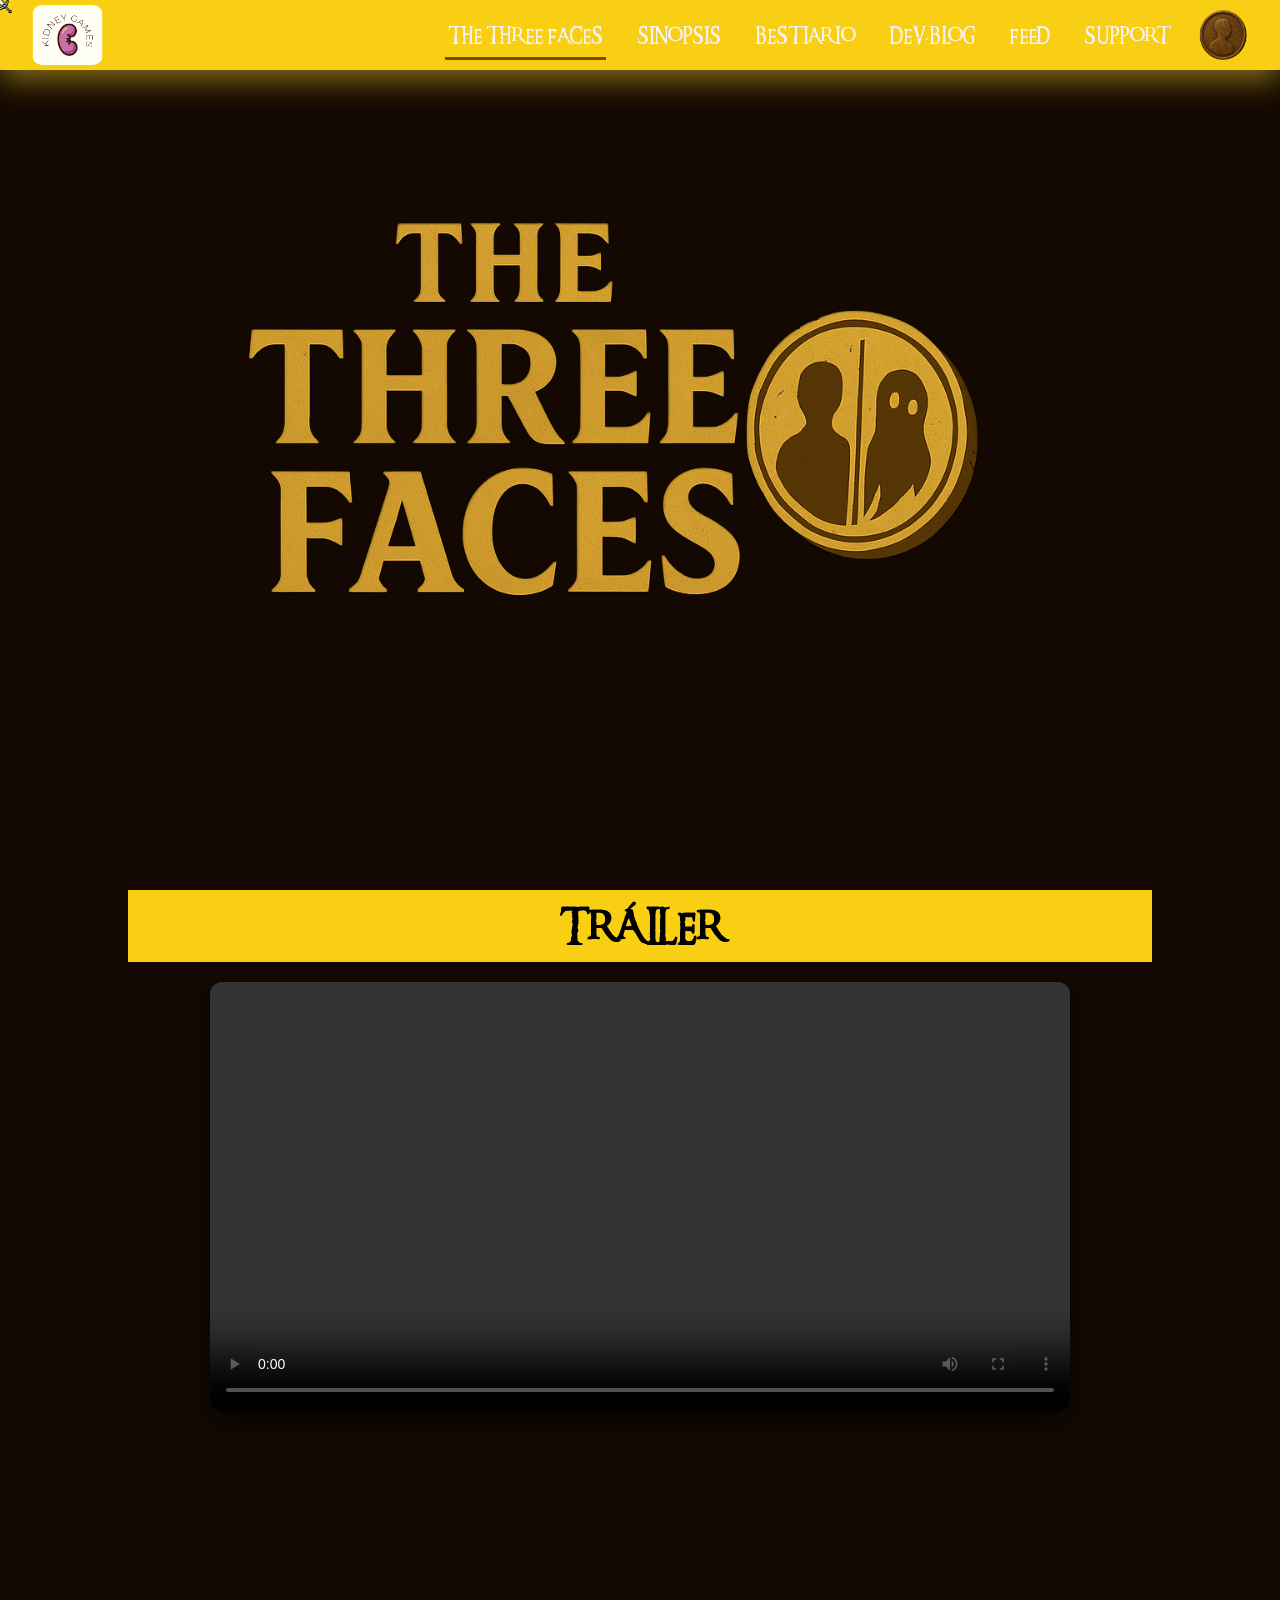
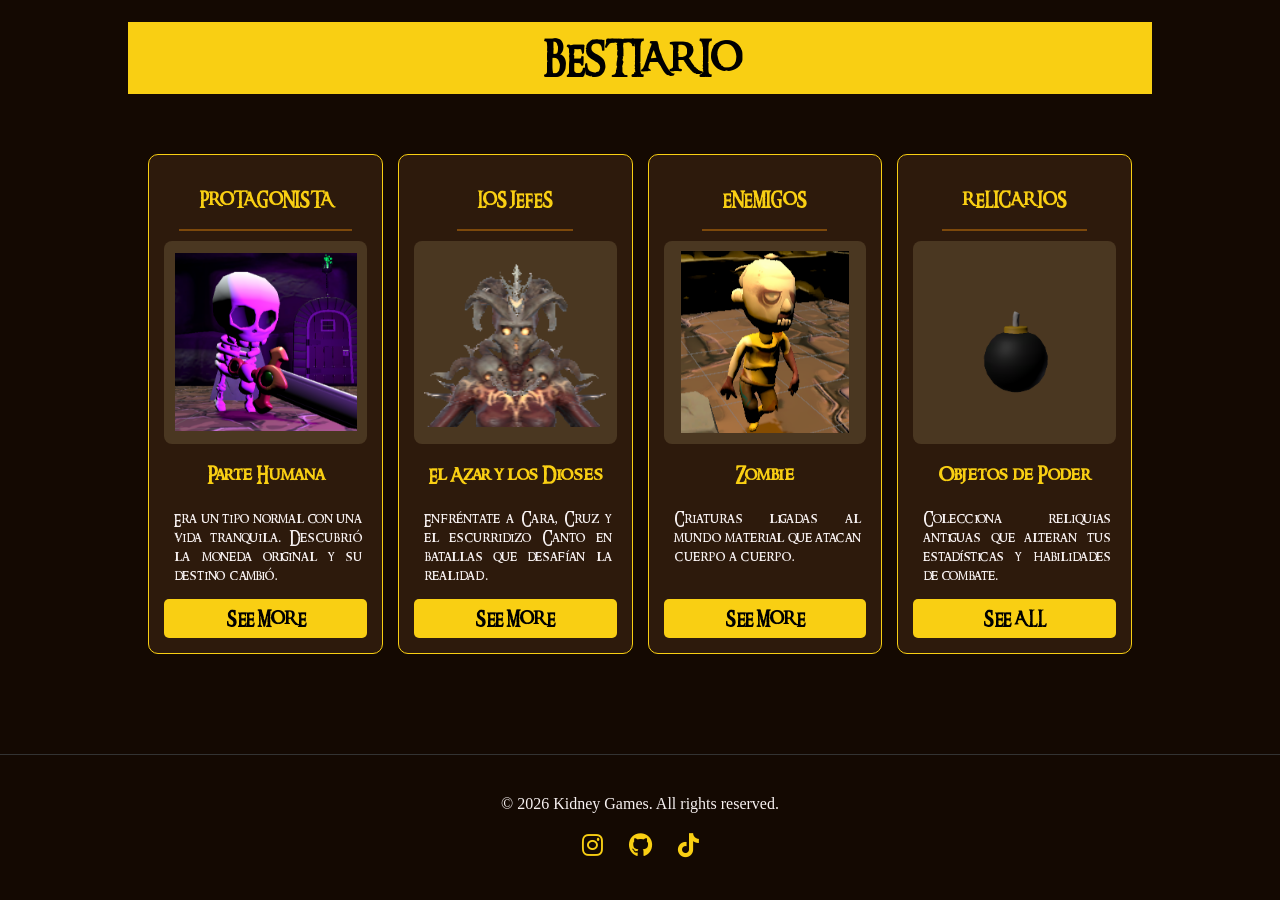
==== commit ce3ebdcb: "Feat [index]: youtube trailer added on the home page" ====
--- a/index.html
+++ b/index.html
@@ -64,6 +64,17 @@
     </section>
 
     <main>
+        <section id="trailer" class="content-section">
+            <h2>TRÁILER</h2>
+            <div class="video-container">
+                <div class="video-box">
+                    <video controls>
+                        <source src="video/videoplayback.mp4" type="video/mp4">
+                    </video>
+                </div>
+            </div>
+        </section>
+
         <section id="bestiario" class="content-section">
             <h2>BESTIARIO</h2>
 
--- a/styles.css
+++ b/styles.css
@@ -373,6 +373,33 @@
     min-width: 300px;
 }
 
+/* -- YT VIDEO CONTAINER -- */
+.video-container {
+    max-width: 900px;
+    margin: 20px auto 50px auto;
+    padding: 0 20px;
+}
+
+.video-box {
+    border: 2px soliv var(--color-gold);
+    border-radius: 12px;
+    overflow: hidden;
+    background: #000;
+    box-shadow: 0 10px 30px rgba(0, 0, 0, 0.7);
+    line-height: 0;
+}
+
+.video-box video {
+    width: 100%;
+    height: auto;
+    display: block;
+    cursor: pointer;
+}
+
+video::media-controls-panel {
+    background-image: linear-gradient(transparent, rgba(0, 0, 0, 0.5));
+}
+
 /* Front page image of sinopsis */
 .frontPage-img{
     width: 300px;
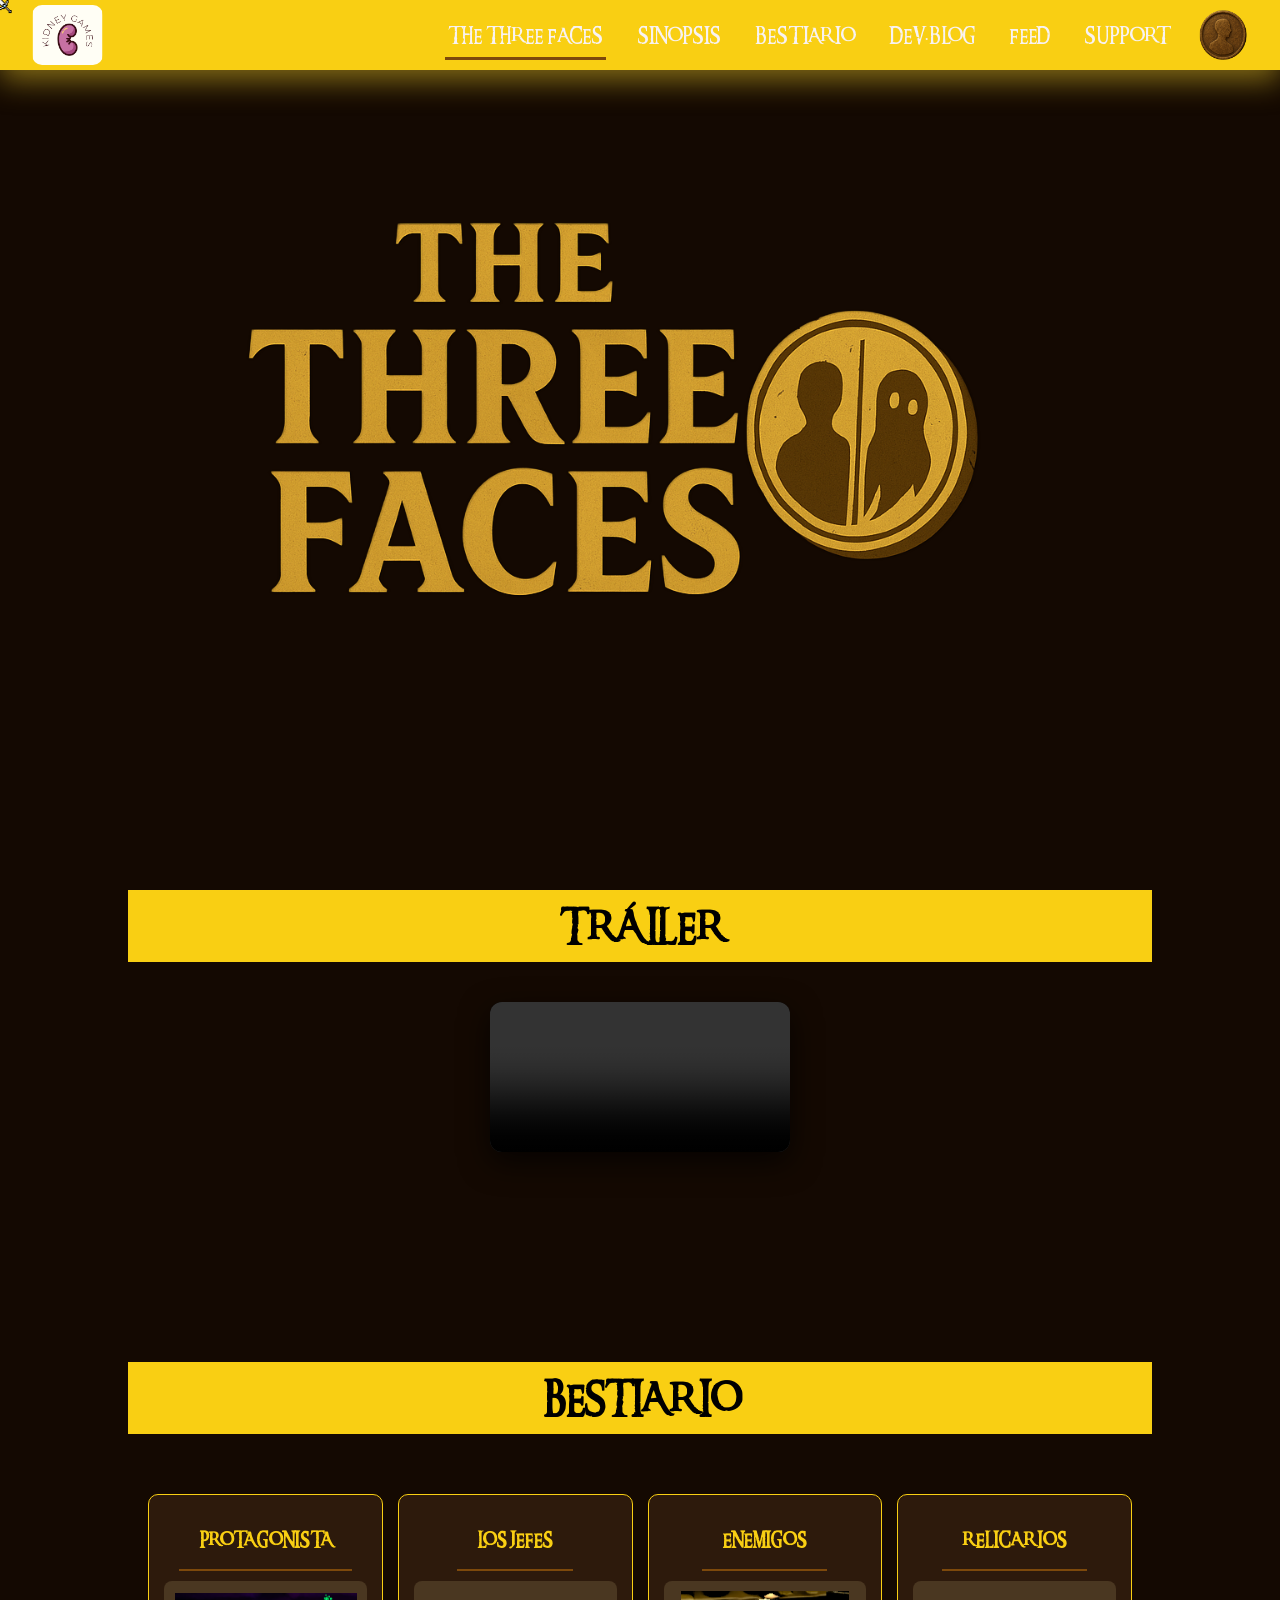
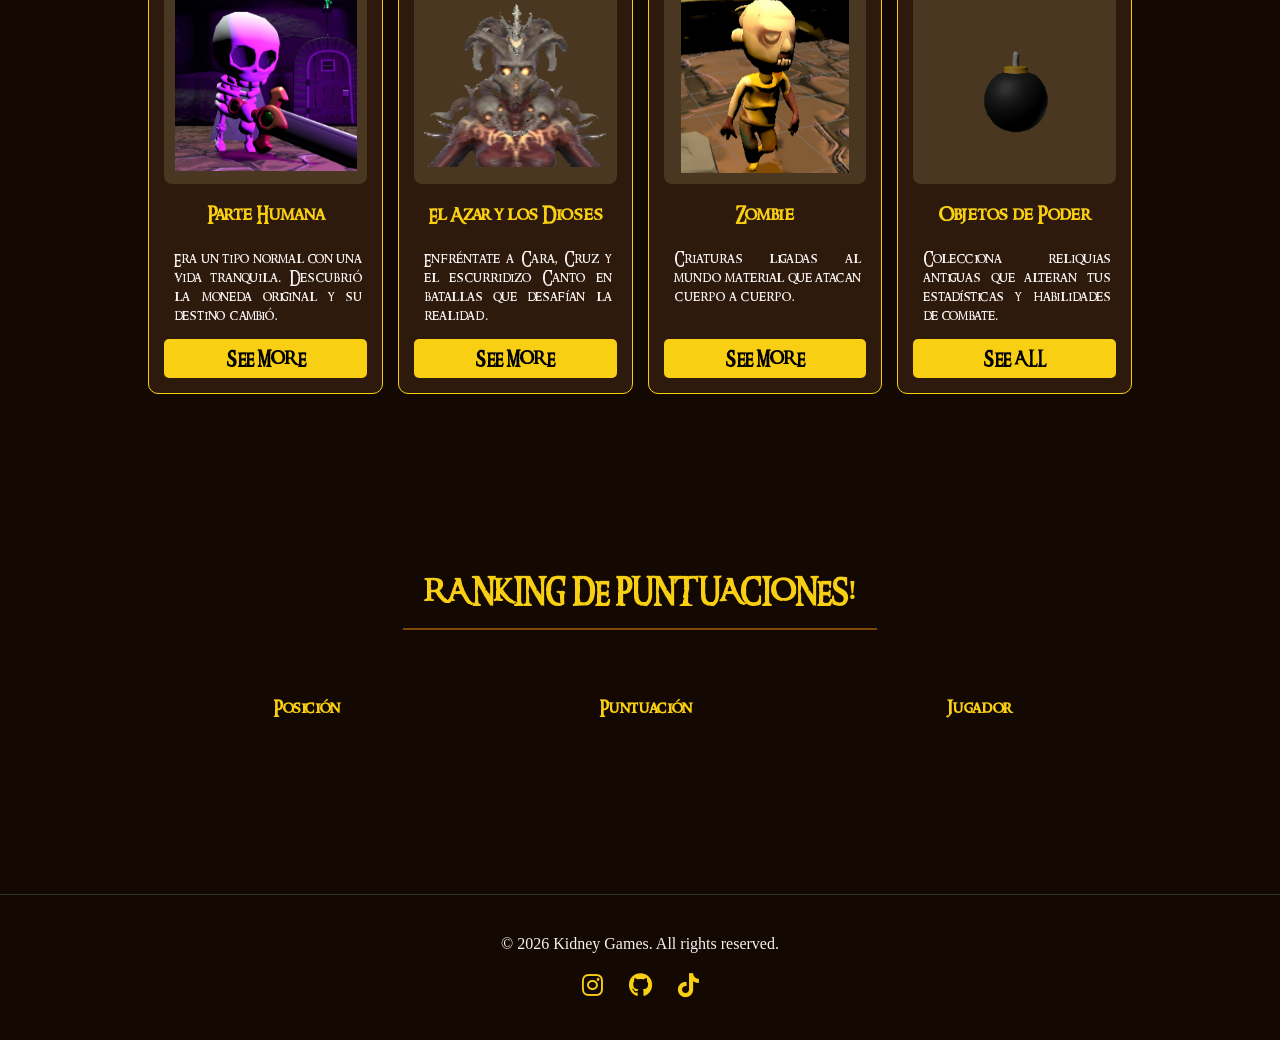
==== commit 71cf7ff1: "Merge remote-tracking branch 'origin/changesHomePage'" ====
--- a/index.html
+++ b/index.html
@@ -4,14 +4,14 @@
 <head>
     <script>
         const theme = localStorage.getItem('theme');
-        if(theme === 'dark'){
+        if (theme === 'dark') {
             document.documentElement.setAttribute('data-theme', 'dark')
         }
         //Prevent light flash transition
         document.documentElement.classList.add('no-transition');
         window.onload = () => {
             //Allow transition once everything is painted
-            setTimeout(() =>{
+            setTimeout(() => {
                 document.documentElement.classList.remove('no-transition');
             }, 1);
         };
@@ -23,8 +23,9 @@
     <title>The Three Faces</title>
     <link rel="stylesheet" href="styles.css">
     <link rel="stylesheet" href="css/bestiarioHome.css">
+    <link rel="stylesheet" href="css/feed.css">
     <link rel="stylesheet" href="https://cdnjs.cloudflare.com/ajax/libs/font-awesome/6.5.0/css/all.min.css">
-    <link rel="icon" href="Resources-T3F-WEB\Images\Sprites\moneda_original_curz.png"  type="image/png">
+    <link rel="icon" href="Resources-T3F-WEB\Images\Sprites\moneda_original_curz.png" type="image/png">
 </head>
 
 <body>
@@ -47,17 +48,17 @@
                     <li><a href="html/feed.html" class="navbar-link">FEED</a></li>
                     <li><a href="html/support.html" class="navbar-link">SUPPORT</a></li>
                     <!-- Dark-mode button -->
-                     <li class="theme-toggle-item">
+                    <li class="theme-toggle-item">
                         <button id="theme-toggle" aria-label="Toggle dark mode">
                             <div id="coin-wrapper">
                                 <img src="Img/coins/moneda_cara.png" alt="Moneda humano" id="coin-img">
-                            </div> 
+                            </div>
                         </button>
-                     </li>
+                    </li>
                 </ul>
             </div>
         </nav>
-    </header>      
+    </header>
     <section class="cover-container">
         <section class="cover-title">
         </section>
@@ -134,19 +135,38 @@
         </section>
     </main>
 
+    <section class="content-section">
+        <h3>RANKING DE PUNTUACIONES!</h3>
+        <table class="taulaRecords">
+            <thead>
+                <tr>
+                    <th>Posición</th>
+                    <th>Puntuación</th>
+                    <th>Jugador</th>
+                </tr>
+            </thead>
+            <tbody id="cuerpoRanking">
+                <!-- Los datos se inyectarán aquí con JavaScript -->
+            </tbody>
+        </table>
+    </section>
+
     <footer>
         <div class="footer-content">
             <span>&copy; 2026 Kidney Games. All rights reserved.</span>
             <div class="socialmedia-icons">
-                <a href="https://www.instagram.com/thethreefacesvideogame?igsh=bjFubXdsaG00N2V0" target="_blank" rel="noopener" class="fa-brands fa-instagram"></a>
-                <a href="https://github.com/JFresnedaFuentespina/Testing-The-Three-Faces" target="_blank" rel="noopener" class="fa-brands fa-github"></a>
-                <a href="https://www.tiktok.com/@thethreefacesvideogame" target="_blank" rel="noopener" class="fa-brands fa-tiktok"></a>
+                <a href="https://www.instagram.com/thethreefacesvideogame?igsh=bjFubXdsaG00N2V0" target="_blank"
+                    rel="noopener" class="fa-brands fa-instagram"></a>
+                <a href="https://github.com/JFresnedaFuentespina/Testing-The-Three-Faces" target="_blank" rel="noopener"
+                    class="fa-brands fa-github"></a>
+                <a href="https://www.tiktok.com/@thethreefacesvideogame" target="_blank" rel="noopener"
+                    class="fa-brands fa-tiktok"></a>
             </div>
         </div>
     </footer>
-
     <div id="custom-arrow" class="sword"></div>
     <script src="javaScript/script.js"></script>
+    <script src="javaScript/feed.js"></script>
     <script src="javaScript/cursorArrow.js"></script>
     <script src="javaScript/bestiarioHome.js"></script>
 </body>
--- a/css/feed.css
+++ b/css/feed.css
@@ -0,0 +1,79 @@
+th,td {
+    padding: 5px;
+    padding-bottom: 20px;
+    color:var(--color-gold);
+}
+
+.content-section{
+  display: flex;
+  flex-direction: column;
+}
+
+.taulaRecords{
+  margin: 2em;
+}
+
+.comentarioContainer{
+  max-width: 500px;
+  margin: 20px auto;
+  padding: 20px;
+  border-radius: 8px;
+  box-shadow: 0 4px 6px 6px var(--shadow-color-gold);
+  background-color: var(--color-cocoa2);
+}
+
+#commentForm{
+  display: flex;
+  flex-direction: column;
+  gap: 15px;
+}
+
+.input-group {
+  display: flex;
+  flex-direction: column;
+  gap: 5px;
+}
+
+label{
+  font-weight: 600;
+  font-size: 0.9rem;
+  color: var(--color-gold);
+}
+
+input[type="text"], textarea {
+  width: 100%;
+  padding: 10px;
+  border: 1px solid var(--color-gold);
+  border-radius: 4px;
+  box-sizing: border-box;
+  font-size: 1rem;
+  transition: border-color 0.3 ease;
+}
+
+input[type="text"]:focus, textarea:focus{
+  outline: none;
+  border-color: var(--color-gold);
+  box-shadow: 0 0 0 2px var(--shadow-color-gold);
+}
+
+.submitButton{
+  background-color: var(--color-gold);
+  color: var(--underline-color);
+  padding: 12px;
+  border: none;
+  border-radius: 4px;
+  font-weight: bold;
+  cursor: pointer;
+  transition: background-color 0.3s ease;
+}
+
+.submitButton:hover {
+  background-color: var(--underline-color);
+  color: var(--text-color);
+}
+
+.submitButton:active{
+  transform: scale(0.98);
+}
+
+
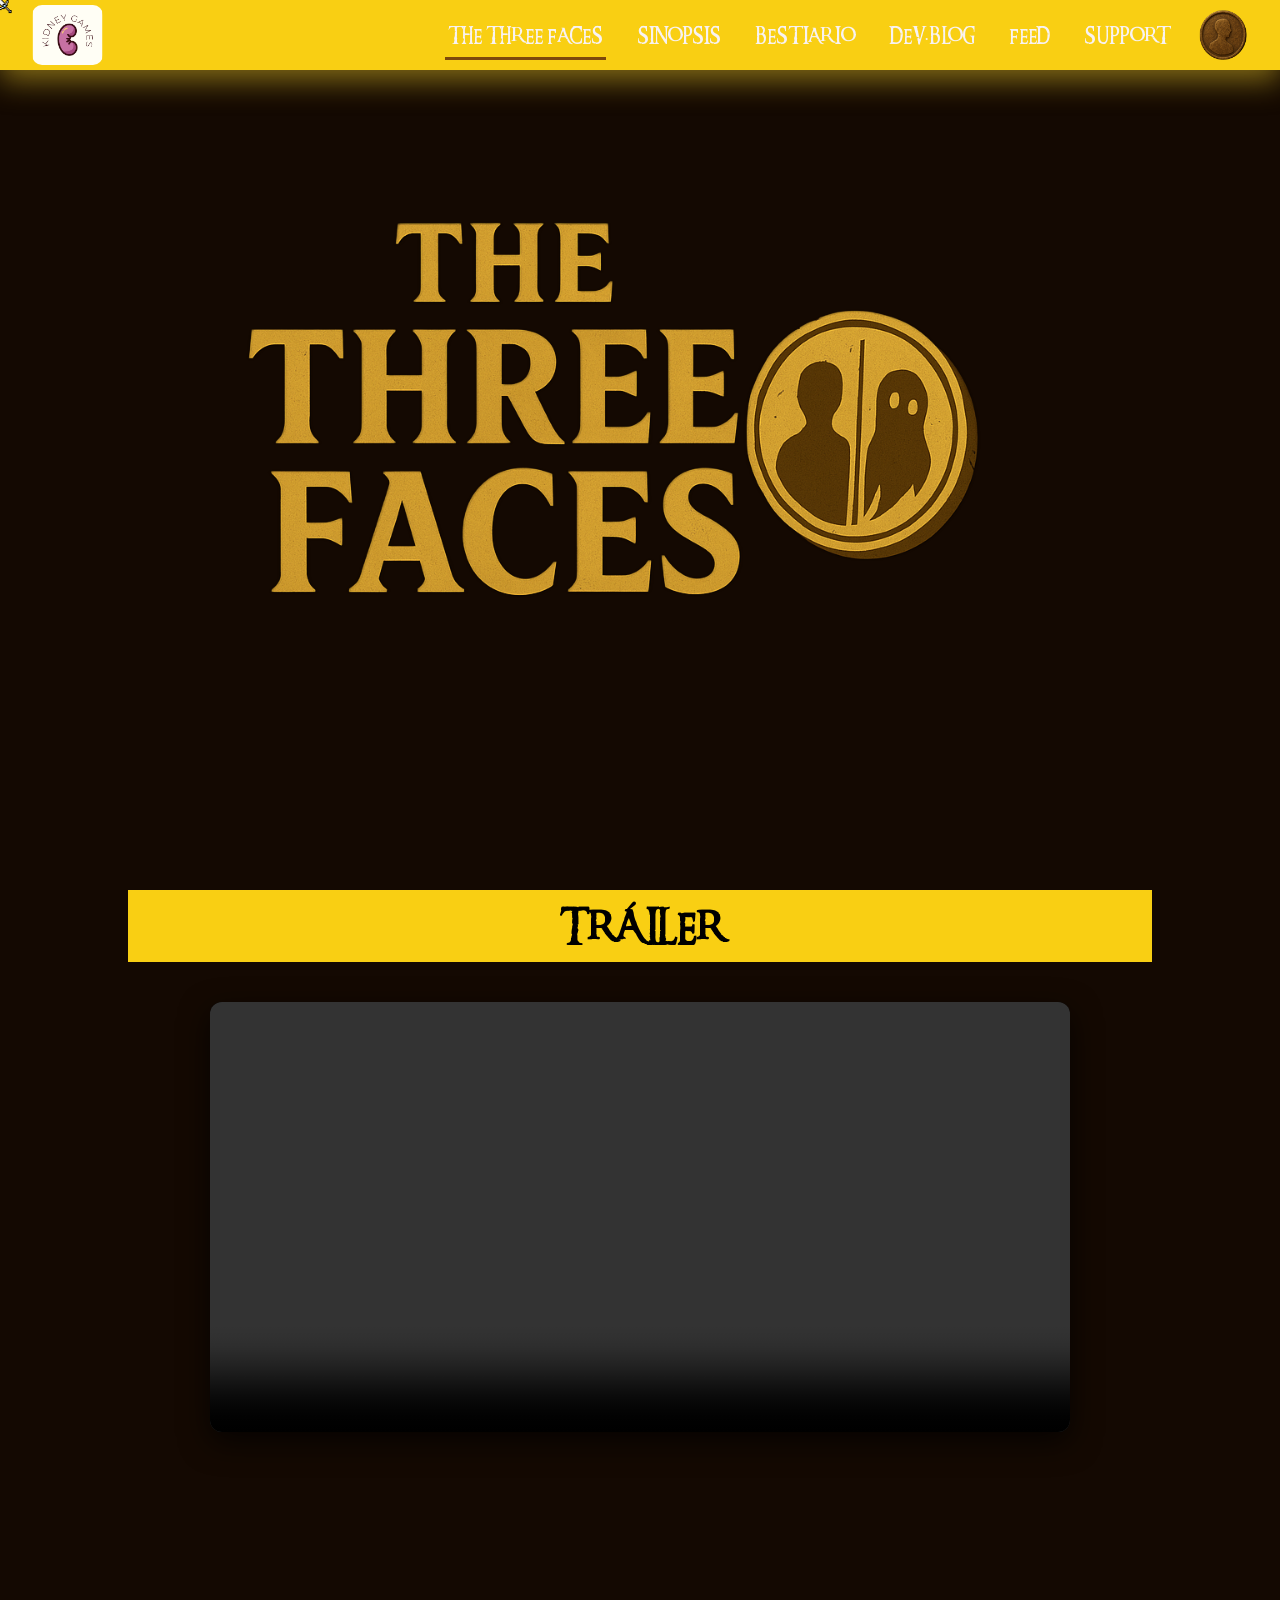
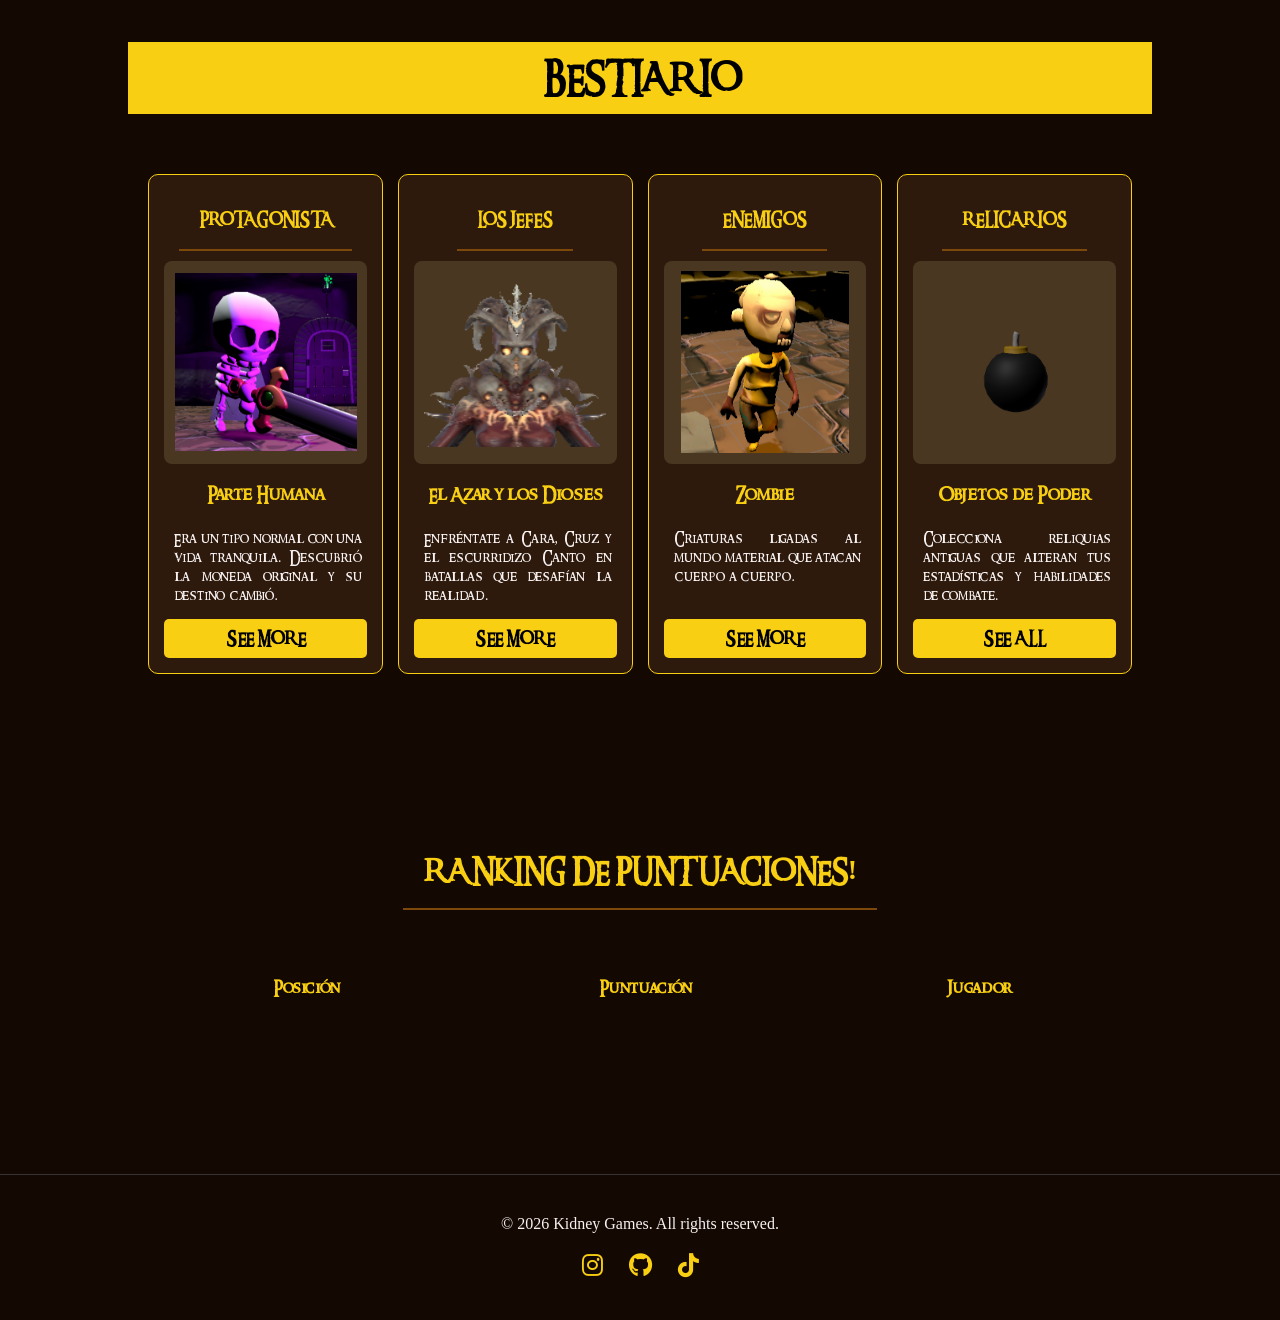
==== commit 60d64ec2: "Fix [styles]: conflict with class on two different css, that made trailer's video smaller, resolved" ====
--- a/index.html
+++ b/index.html
@@ -135,7 +135,7 @@
         </section>
     </main>
 
-    <section class="content-section">
+    <section class="content-section rankinkHome">
         <h3>RANKING DE PUNTUACIONES!</h3>
         <table class="taulaRecords">
             <thead>
--- a/styles.css
+++ b/styles.css
@@ -375,6 +375,7 @@
 
 /* -- YT VIDEO CONTAINER -- */
 .video-container {
+    width: 100%;
     max-width: 900px;
     margin: 20px auto 50px auto;
     padding: 0 20px;
